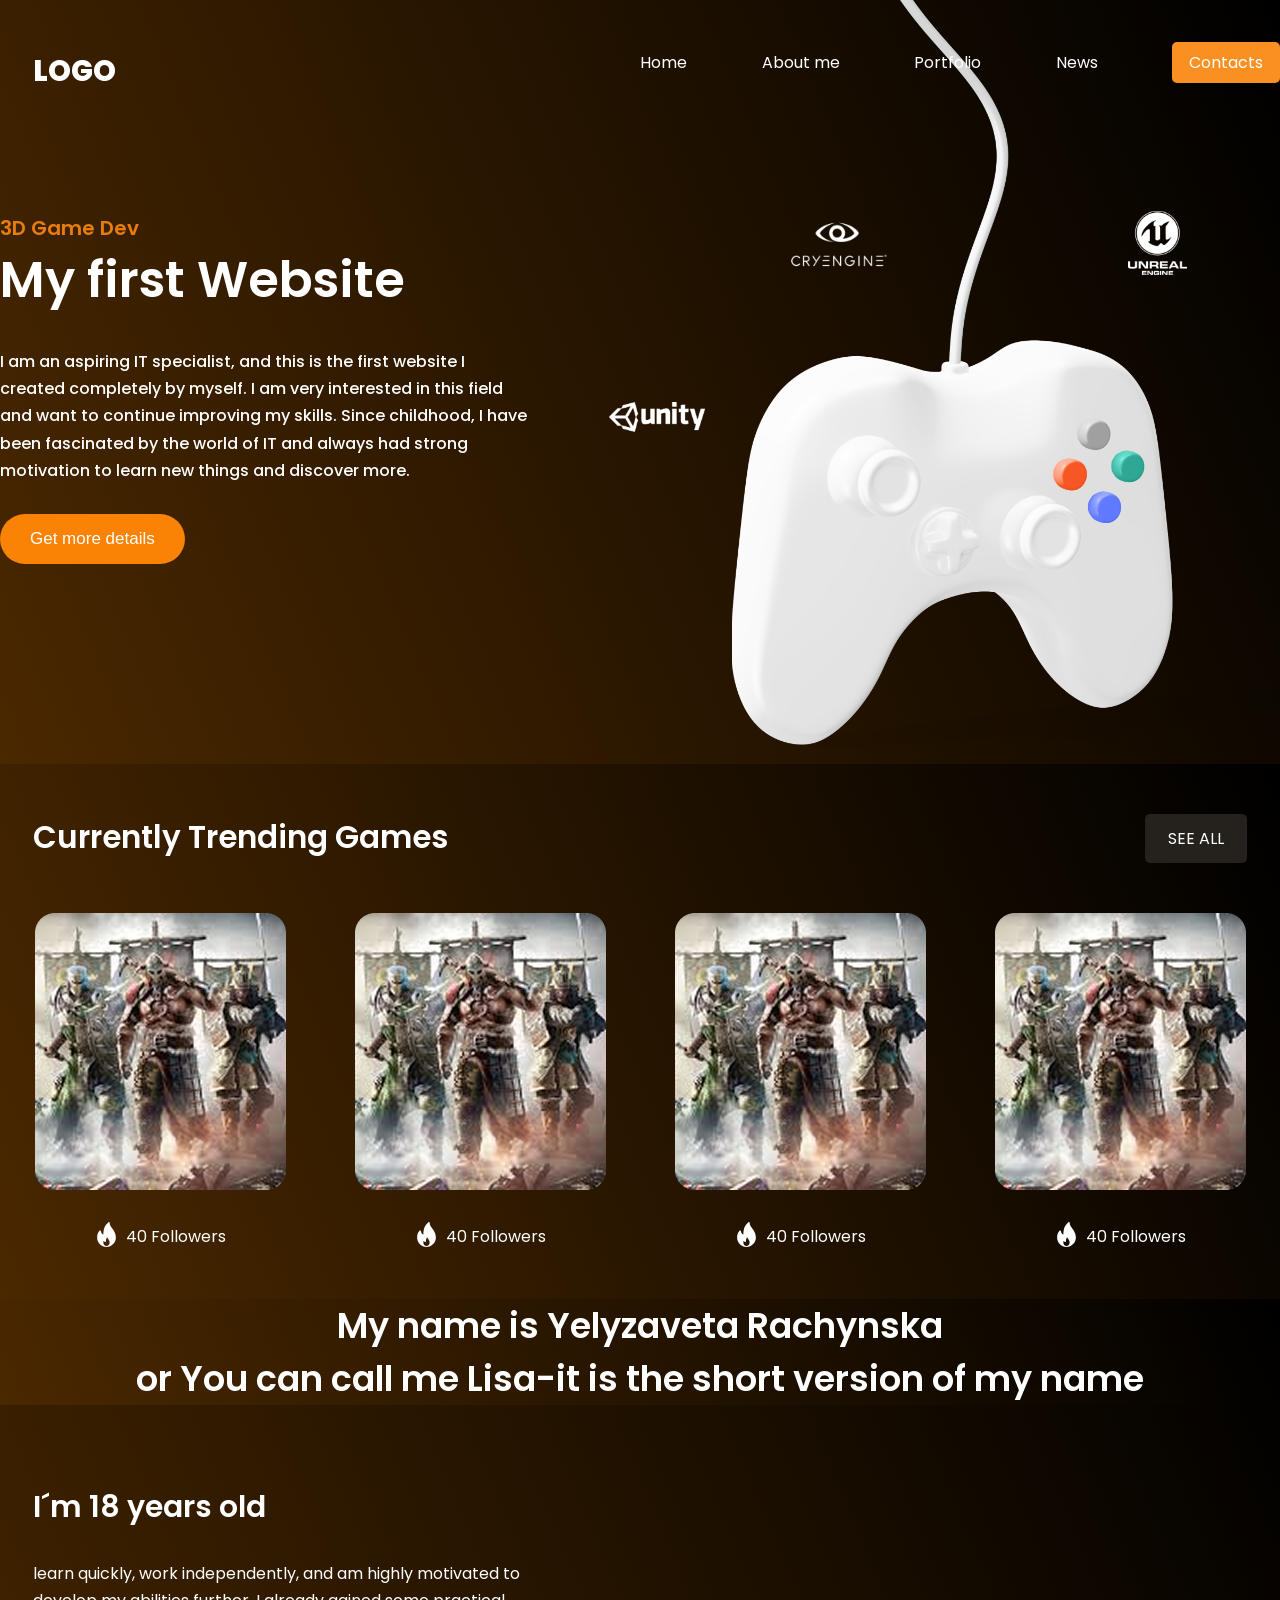
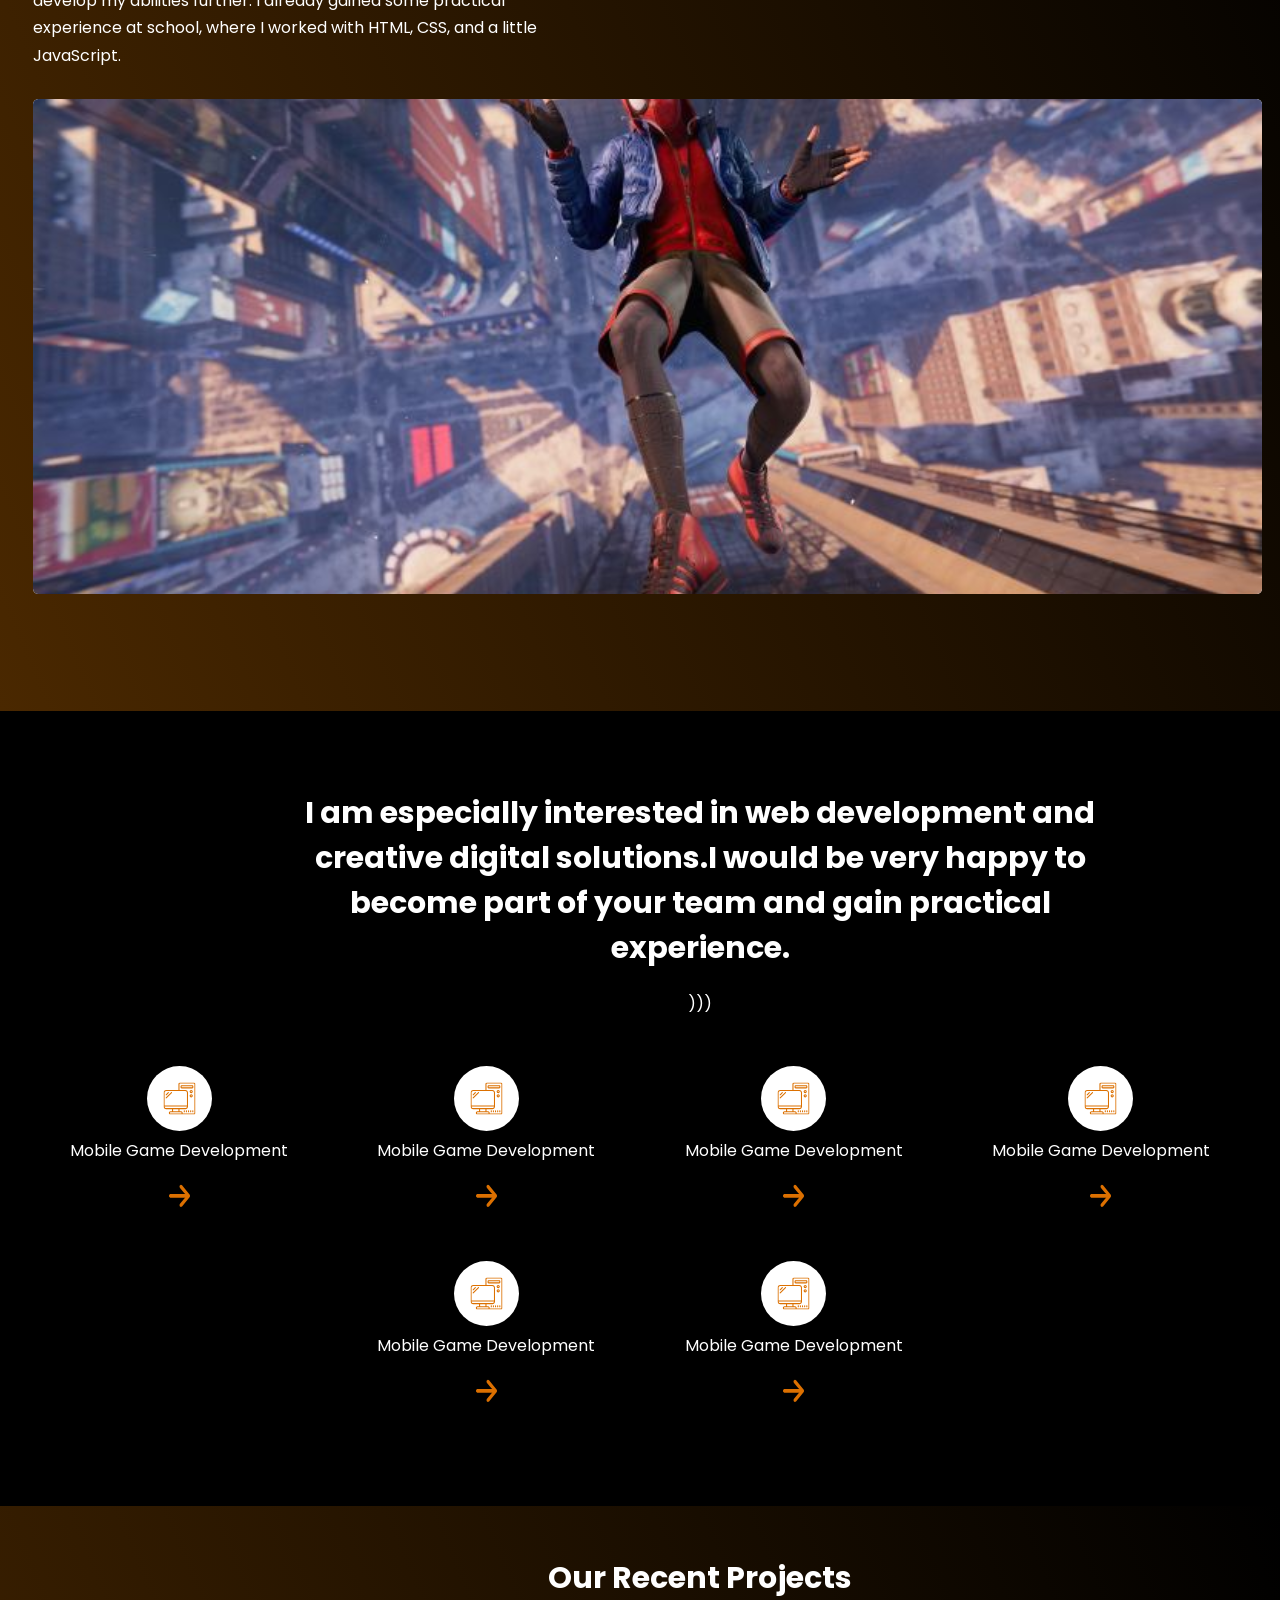
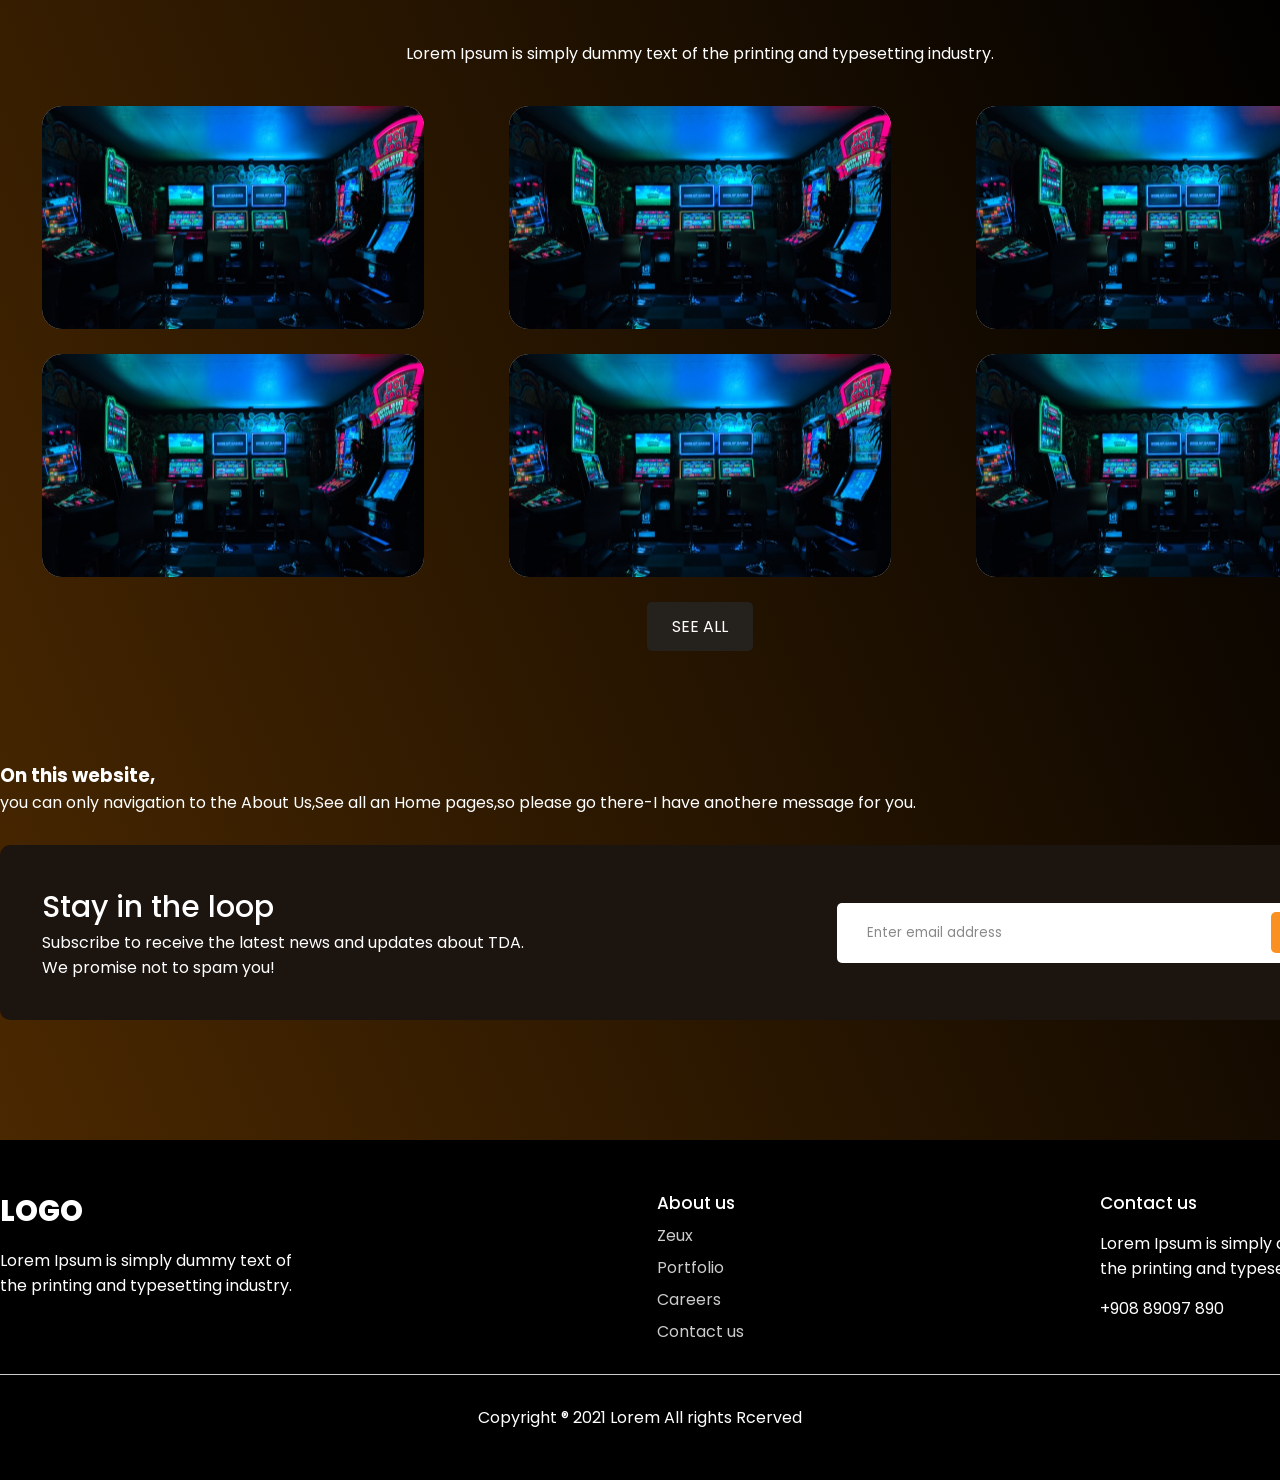
==== index.html @ f5142192 "Update index.html" ====
<!DOCTYPE html>
<html lang="en">

<head>
    <meta charset="UTF-8">
    <meta name="viewport" content="width=device-width, initial-scale=1.0">
    <title>My first Website</title>
    <link rel="stylesheet" href="main.css">
</head>

<body>
    <div class="wrapper">
        <header> <class= "container">
            <span class="logo">logo</span>
            <nav>
                <ul>
                    <li class="index.html"><a href="">Home</a></li>
                    <li ><a href="about.html">About me</a></li>
                    <li ><a href="#">Portfolio</a></li>
                    <li ><a href="#">News</a></li>
                    <li class="btn"><a href="contacts.html">Contacts</a></li>
                </ul>
            </nav>
        <header>

        <div class="hero container">
            <div class="hero--info">
                <h2>3D Game Dev</h2>
                <h1>My first Website</h1>
                <p>I am an aspiring IT specialist, and this is the first website I created completely by myself. I am very interested in this field and want to continue improving my skills. Since childhood, I have been fascinated by the world of IT and always had strong motivation to learn new things and discover more.</p>
                <button class="btn">Get more details</button>
            </div>
            <img src="joystick.svg" alt="Rectangle 15.svg">
        </div>
    </div>

    <div class="container trending">
        <a href="#" class="see-all">SEE ALL</a>
        <h3>Currently Trending Games</h3>
        <div class="games">
            <div class="block">
                <img src="game1.png"alt="Rectangle 6.svg">
                <span><img src="fire.svg"alt="arrow.svg">40 Followers</span>
            </div>
            <div class="block">
                <img src="game1.png" alt="">
                <span><img src="fire.svg" alt="">40 Followers</span>
            </div>
            <div class="block">
                <img src="game1.png" alt="arrow.svg">
                <span><img src="fire.svg" alt="">40 Followers</span>
            </div>
            <div class="block">
                <img src="game1.png" alt="banner.svg">
                <span><img src="fire.svg" alt="">40 Followers</span>
            </div>
        </div>
    </div>

    <div class="container big-text">
        <p>My name is Yelyzaveta Rachynska <br>or You can call me Lisa-it is the short version of my name</p>
    </div>
    <div class="container banner">
        <h3>I´m 18 years old</h3>
        <p>learn quickly, work independently, and am highly motivated to develop my abilities further. I already gained some practical experience at school, where I worked with HTML, CSS, and a little JavaScript.</p>
        <img src="banner.svg"alt="comp.svg">
    </div>

    <div class="features">
        <div class="container">
            <h3>I am especially interested in web development and creative digital solutions.I would be very happy to become part of your team and gain practical experience.</h3>
            <p>)))</p>
        </div>
        <div class="info">
            <div class="block">
                <img src="comp.svg" alt="comp.svg">
                <p>Mobile Game Development</p>
                <img src="arrow.svg" alt="fire.svg">
            </div>
            <div class="block">
                <img src="comp.svg" alt="game1.png">
                <p>Mobile Game Development</p>
                <img src="arrow.svg" alt="pict.svg">
            </div>
            <div class="block">
                <img src="comp.svg" alt="pict1.svg">
                <p>Mobile Game Development</p>
                <img src="arrow.svg" alt="pict2.svg">
            </div>
            <div class="block">
                <img src="comp.svg" alt="pict3.svg">
                <p>Mobile Game Development</p>
                <img src="arrow.svg" alt="pict4.svg">
            </div>
            <div class="block">
                <img src="comp.svg" alt="r6.svg">
                <p>Mobile Game Development</p>
                <img src="arrow.svg" alt="r7.svg">
            </div>
            <div class="block">
                <img src="comp.svg" alt="comp.svg">
                <p>Mobile Game Development</p>
                <img src="arrow.svg" alt="joystick.svg">
            </div>
        </div>
    </div>

    <div class="wrapper">
        <div class="container projects">
            <h3>Our Recent Projects</h3>
            <p>Lorem Ipsum is simply dummy text of the printing and typesetting industry. </p>
            <div class="images">
                <img src="pict4.svg" alt="" class="pict3.svg">
                <img src="pict4.svg" alt="" class="">
                <img src="pict4.svg" alt="" class="">
            </div>
            <div class="images">
                <img src="pict4.svg" alt="" class="">
                <img src="pict4.svg" alt="" class="">
                <img src="pict4.svg" alt="" class="">
            </div>
            <a href="" class="see-all">SEE ALL</a>
        </div>
    

        <div class="container email">
            <h3>On this website,</h3>
            <p>you can only navigation to the About Us,See all an Home pages,so please go there-I have anothere message for you.</p>
        
            <div class="block">
                <div>
                    <h4>Stay in the loop</h4>
                    <p>Subscribe to receive the latest news and updates about TDA.
                        We promise not to spam you! </p>
                </div>
                <div>
                    <input type="email" id= "emailField" placeholder="Enter email address">
                    <button onclick="checkEmail()">Continue</button>
                </div>
            </div>
        </div>
    </div> 
    
    <footer>
        <div class="block container">
                <div>
                    <span class="logo">logo</span>
                    <p>Lorem Ipsum is simply dummy text of the printing and typesetting industry.</p>
                </div>
                <div>
                <h4>About us</h4>
                <ul>
                    <li>Zeux</li>
                    <li>Portfolio</li>
                    <li>Careers</li>
                    <li>Contact us</li>
                </ul>
                </div>
                <div>
                    <h4>Contact us</h4>
                    <p>Lorem Ipsum is simply dummy text of the printing and typesetting industry. </p>
                    <p>+908 89097 890</p>
                </div>
            </div>
            <hr>
            <p>Copyright ® 2021 Lorem All rights Rcerved</p>
        </footer>
    <script>
        function checkEmail() {
            let email = document.querySelector('#emailField').value;
            if(!email.includes("@")) alert ('нет символа @');
            else if(!email.includes(".")) alert ('нет символа .');
            else alert ('все отлично!')

        }
    </script>          

</body>


</html>
---- main.css ----
@import url('https://fonts.googleapis.com/css2?family=Poppins:ital,wght@0,100;0,200;0,300;0,400;0,500;0,600;0,700;0,800;0,900;1,100;1,200;1,300;1,400;1,500;1,600;1,700;1,800;1,900&display=swap');

*{
    margin: 0;
    padding: 0;
}

body{
    font-family: "Poppins", sans-serif;
    font-weight: 400;
    color: #fff;
    font-size: 16px;
    background: #000;
}

a{
    text-decoration: none;
}

img{
    max-width: 100%;
}

.wrapper{
    background: linear-gradient(247deg, rgba(0, 0, 0, 1) 0%, rgba(74, 40, 0, 1) 100%);;
    width: 100%;
    overflow-x: hidden;
}

.container {
    width: 1400px;
    margin: 0 auto;
}

header{
    padding:50px 0;
}

header .logo, 
footer .block .logo {
    text-transform:uppercase ;
    font-size: 29px;
    font-weight: 800;
    margin-left: 33px;
}

header nav{
    float: right;
    width: 50%;
}
header nav ul{
    list-style: none;
    display: flex;
    justify-content: space-between;
    z-index: 2;
    position: relative;
}

header nav ul li{
    display: inline-block;
}

header nav ul li a {color: #fff

}

header nav ul li.active::after{
    content: '';
    display: block;
    width: 40px;
    height: 5px;
    background: #DC7000;
    border-radius: 10px;
    position: relative;
    top: 10px;
    left: -15px;
}

header nav ul li:not(.active):not(.btn) a:hover{
    border-bottom: 5px solid #DC7000;
}

header nav ul li.btn a, .email .block button {
    background:#FA9021 ;
    padding: 9px 17px;
    border-radius: 5px;
    transition: all 500ms ease;

}

header nav ul li.btn a:hover, 
.email .block button:hover{
    background: #a02604;
}

.hero {
    padding-bottom: 100px;
    position: relative;
    z-index: 1;
}

.hero--info {
    width: 530px;
    padding-top: 70px;
}

.hero--info h2 {
    color: #E87D0E;
    font-size: 20px;
    font-weight: 600;
}

.hero--info h1 {
    font-size: 50px;
    font-weight: 600;
}

.hero--info p {
    font-weight: 500;
    line-height: 170%;
    margin: 30px 0;
}

.hero--info .btn, .hero-about .info .btn {
    background: #fa8305;
    color: #fff;
    border-radius: 50px;
    padding: 15px 30px;
    border: 0;
    transition: all 500ms ease;
    font-size: 17px;
}

.hero--info .btn:hover, 
.hero-about .info .btn:hover {
    cursor: pointer;
    transform: scale(1.1);
}

.hero img {
    position: absolute;
    top: -150px;
    right: 0;
}
/*games section*/

.trending{
    background: linear-gradient(247deg, rgba(0, 0, 0, 1) 0%, rgba(74, 40, 0, 1) 100%);;
    width: 100%;
}

.trending {
    padding-top: 50px;
}

.trending h3{
    font-weight: 600;
    font-size: 31px;
    margin-left: 33px;
}
.trending .see-all, .projects .see-all{
    color: #fff;
    background-color: #25211d;
    border-radius: 5px;
    padding: 12px 23px;
    float: right;
    display: block;
    margin-right: 33px;
    transition: all 500 ms ease;
}


.trending .see-all:hover, .projects .see-all:hover{
    transform: scale(1.1);
}

.trending .games {
    display: flex;
    justify-content: space-around;
    width: 100%;
    padding: 50px 0;
}

.trending .games span{
    display: block;
    text-align: center;
    margin-top: 20px;
}

.trending .games span img {
    position: relative;
    top: 5px;
    margin-right: 7px;
}

.big-text{
    padding: 50px 6;
    font-size: 35px;
    font-weight: 600;
    text-align: center;
    width: 800px;

}

.big-text{
    background: linear-gradient(247deg, rgba(0, 0, 0, 1) 0%, rgba(74, 40, 0, 1) 100%);;
    width: 100%;
}


.banner{
    background: linear-gradient(247deg, rgba(0, 0, 0, 1) 0%, rgba(74, 40, 0, 1) 100%);;
    width: 100%;
}
.banner {
    padding: 80px 33px ;
}
.banner h3{
    font-size: 30px;
    font-weight: 600;
    margin-bottom: 30px;
}

.banner p {
    line-height: 170%;
    margin-bottom: 30px;
    width: 550px;
}

.banner img {
    width: 96%;
    margin-bottom: 30px;
}

/* section of pictures*/
.features {
    background: url('/img/pict3.svg') no-repeat center center fixed ;
    background-size: cover;
    padding: 80px 0;
}

.features h3,
.features p {
    margin-bottom: 20px;
    text-align: center;
    max-width: 800px;
    margin-left: auto;
    margin-right: auto;
} 
.features h3 {
    font-size: 30px;
}

.features .info {
    display: flex;
    justify-content: center;
    flex-wrap: wrap;
}

.features .info .block{
    text-align: center;
    width: 20%;
    margin: 30px 2%;
}

.features .info .block{
    margin-bottom: 15px;
}

.projects{
    padding: 50px 0;
    

}

.projects h3 {
    font-size: 30px;
    text-align: center;
}

.projects p {
    text-align: center;
    margin: 40px 25px;


}

.projects .images{
    display: flex;
    justify-content: space-around;
    margin-bottom: 25px;

}

.projects .see-all{
    float: none;
    width: 60px;
    text-align: center;
    margin: 0 auto;
}


/*lower part*/
.email {
    padding-bottom: 120px;
}

.email h3{
    margin-top: 60px;
    font-size: 30;
}

.email .block{
    background: #1C140F;
    margin-top: 30px;
    border-radius: 10px;
    padding: 40px 3%;
    width: 94%;
    display: flex;
    justify-content: space-between;
    align-items: center;
}

.email .block h4{
    font-size: 30px;
    font-weight: 500;

}

.email .block p{
    width: 500px;
}

.email .block input {
    background: #fff;
    outline: none;
    border: 0;
    border-radius: 5px;
    width: 380px;
    font-family: "Poppins", sans-serif;
    font-weight: 400;
    padding: 20px 30px;
    position: relative;
    right: -100px;
    z-index: 1;
    padding-right: 120px;
}

.email .block input::placeholder{
    color: #898989;
}

.email .block button{
    cursor: pointer;
    border: 0;
    padding: 13px 17px;
    position: relative;
    z-index: 2;
    color: #fff;
}


/*about us */



.hero-about img {
    position: absolute;
    right: -150px;
    top: 150px;

}

.hero-about .info{
    width: 500px;
    padding: 250px 0;

}

.hero-about .info h1{
    margin-bottom: 15px;
    font-size: 30px;
}

.hero-about .info .btn{
    margin-top: 20px;
}

.work {
    padding: 80px 0;
}

.work h2{
    font-size: 25px;
    margin-bottom: 40px;
}

.work .blocks{
    display: flex;
    justify-content: space-between;
}

.work .blocks .block{
    width: 25%;
    border-radius: 10px;
    padding: 50px 35px;
    background: #1C140F;
}

.work .blocks .block h3{
    font-size: 20px;
    margin: 20px 0;
}

.work .blocks .block .badge{
    border-radius: 7px;
    padding: 10px 20px;
}

.work .blocks .block .badge.purple{
    background: #B000DC;
}
.work .blocks .block .badge.brown{
    background: #DC4200;
}

.work .blocks .block .badge.green{
    background: #00DC8D;
}

/*contacts */
.hero-contacts h1{
    text-align: center;
    margin-top: 70px;
    margin-bottom: 30px;
    font-size: 30px;
}

.hero-contacts p{
    text-align: center;
}

.hero-contacts img{
    width: 70%;
    margin: 80px 15%;
}

.feedback{
    background: #1C140F;
    padding: 70px 0;
}


.feedback h2 {
    text-align: center;
    font-weight: 500;
    font-size: 30px;
}

.feedback p {
    text-align: center;
    margin-top: 10px;
}

.feedback form{
    margin: 80px auto;
    width: 600px;
}

.feedback form .inline{
    display: flex;
    justify-content: space-between;
}

.feedback form .inline > div{
    width: 50%;
}

.feedback form label{
    color: #4F4F4F;
    font-size: 14px;
}

.feedback form input, 
.feedback form textarea {
    background: #CECECE;
    border-radius: 10px;
    border: 0.6px solid #CECECE;
    display: block;
    width: 90%;
    padding: 15px 10px;
    outline: none;
    color: #fff;
    margin-top: 7px;
    margin-bottom: 20px ;
}

.feedback form .one-line {
    width: 95%;
}


.feedback form textarea{
    resize: none;
    height: 200px;
}

.feedback form button{
    background: #DC7000;
    border-radius: 5px;
    border: 0;
    float: right;
    cursor: pointer;
    color: #fff;
    padding: 15px 35px;
    transition: all 50ms ease;
}

.feedback form button:hover{
    background: #b01414;
}


/*footer */

footer {
    background: #000;
    padding:50px 0; 
}

footer .block .logo{
    margin: 0;
}

footer .block{
    display: flex;
    justify-content: space-between;
}

footer .block p {
    width: 300px;
    margin: 15px 0;
}

footer .block h4{
    font-weight: 500;
    font-size: 17px;

}

footer .block ul li{
    margin-top: 7px;
    opacity: 0.8;
    list-style-type: none;
}

footer hr{
    margin: 30px 0;
    border: 0;
    height: 0.6px;
    background:#ccc;
}

footer >p{
    text-align: center;
}
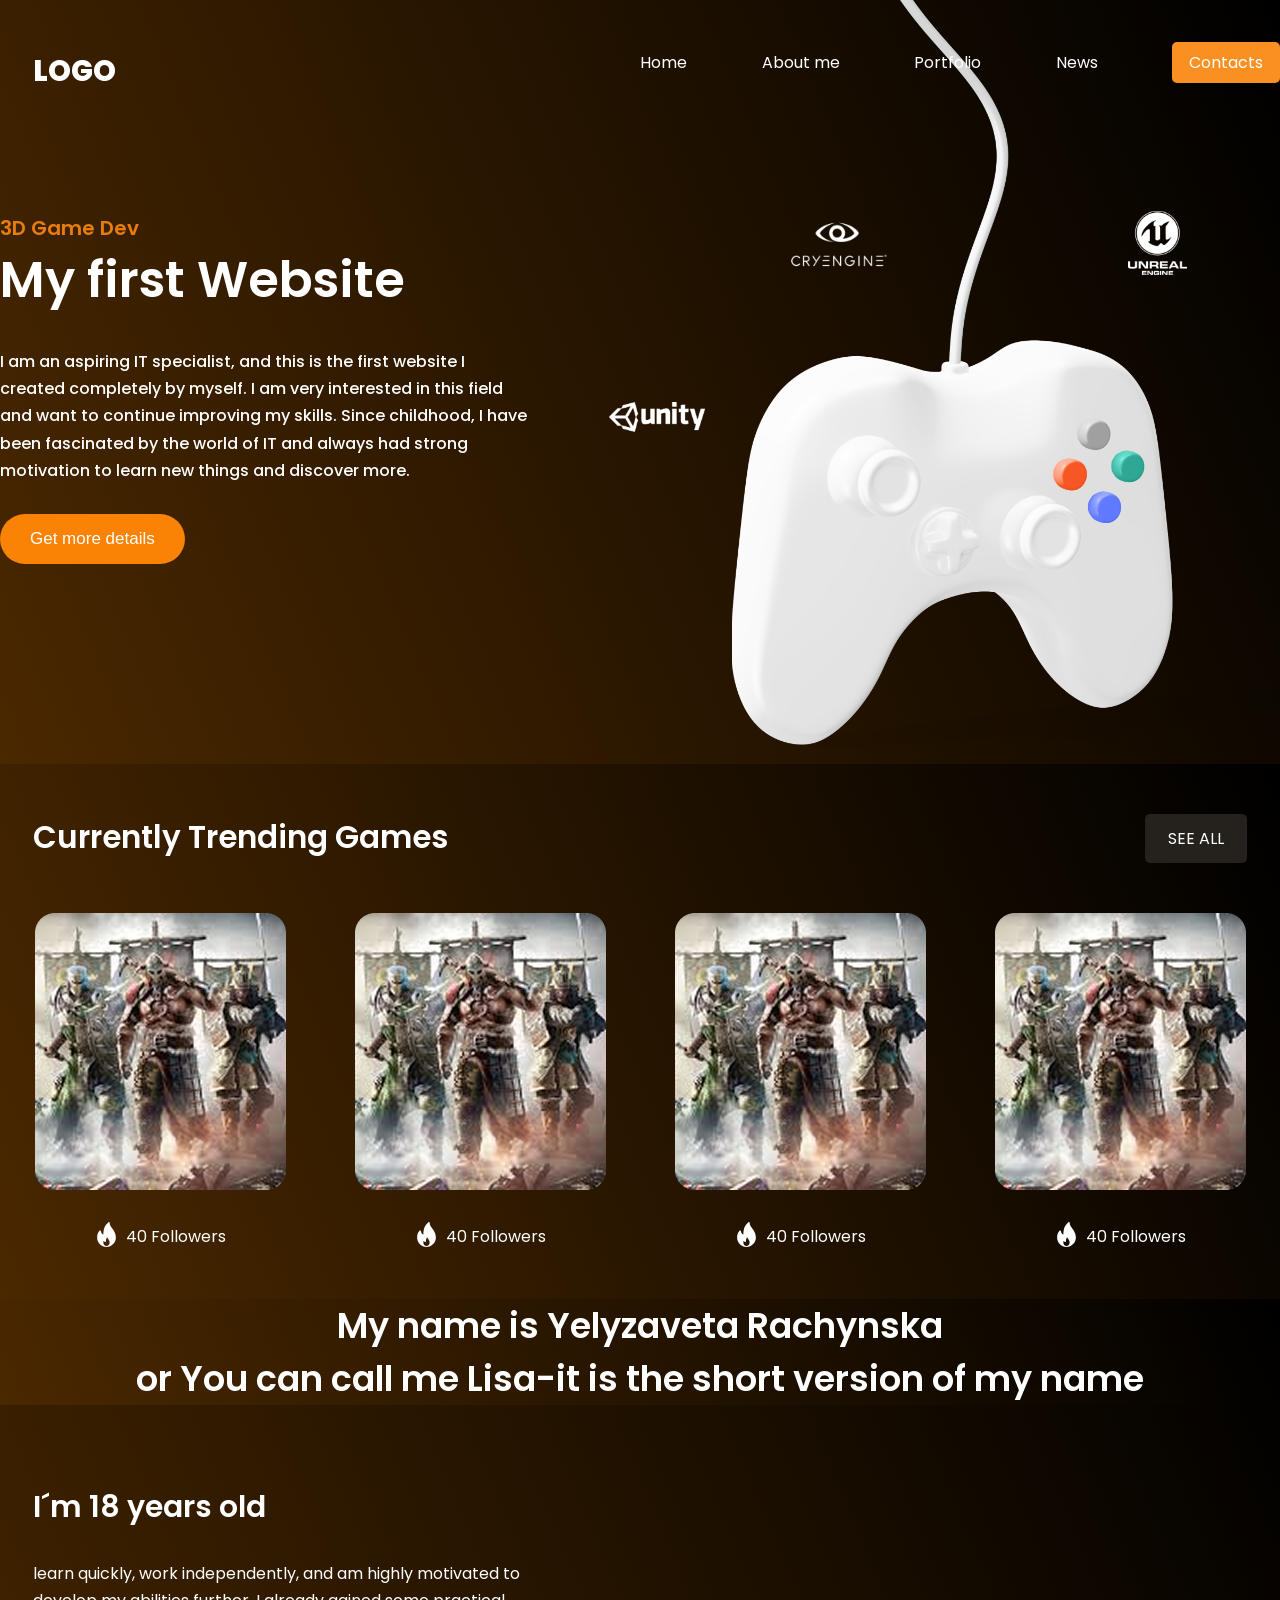
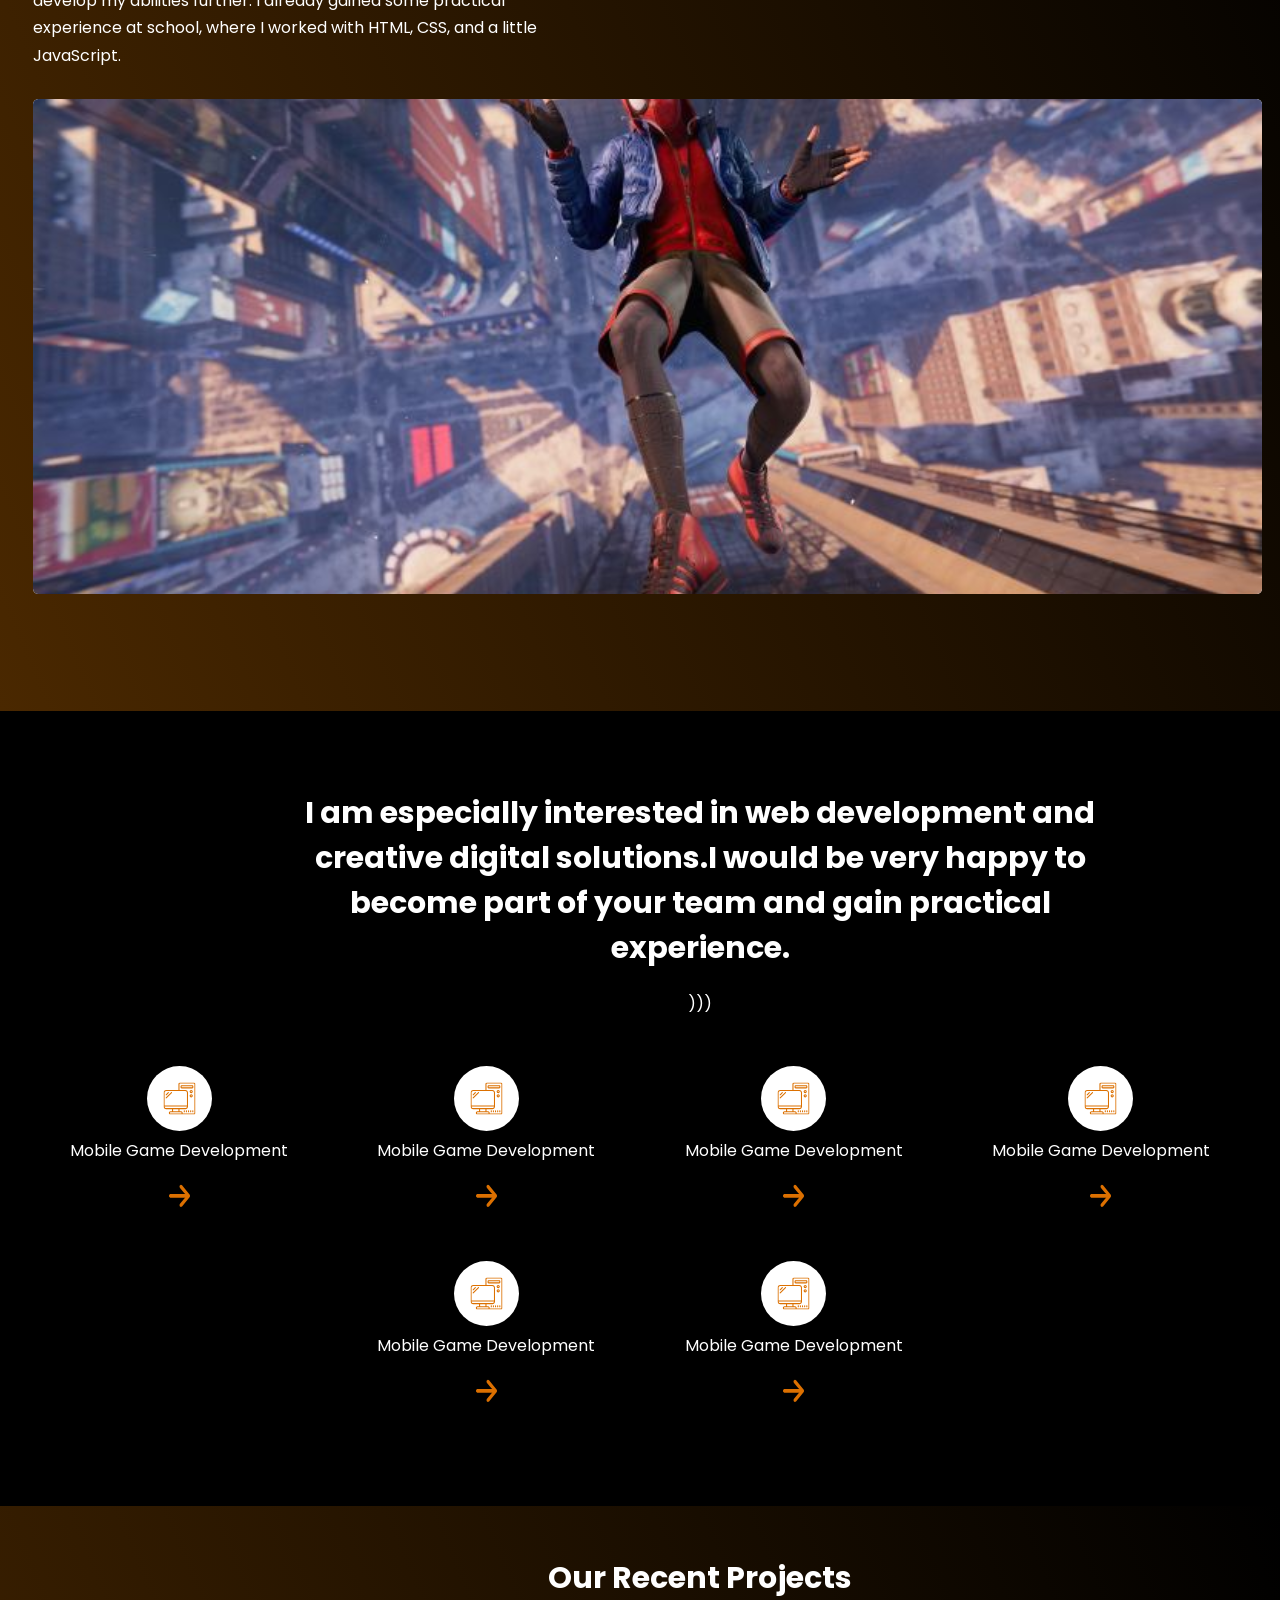
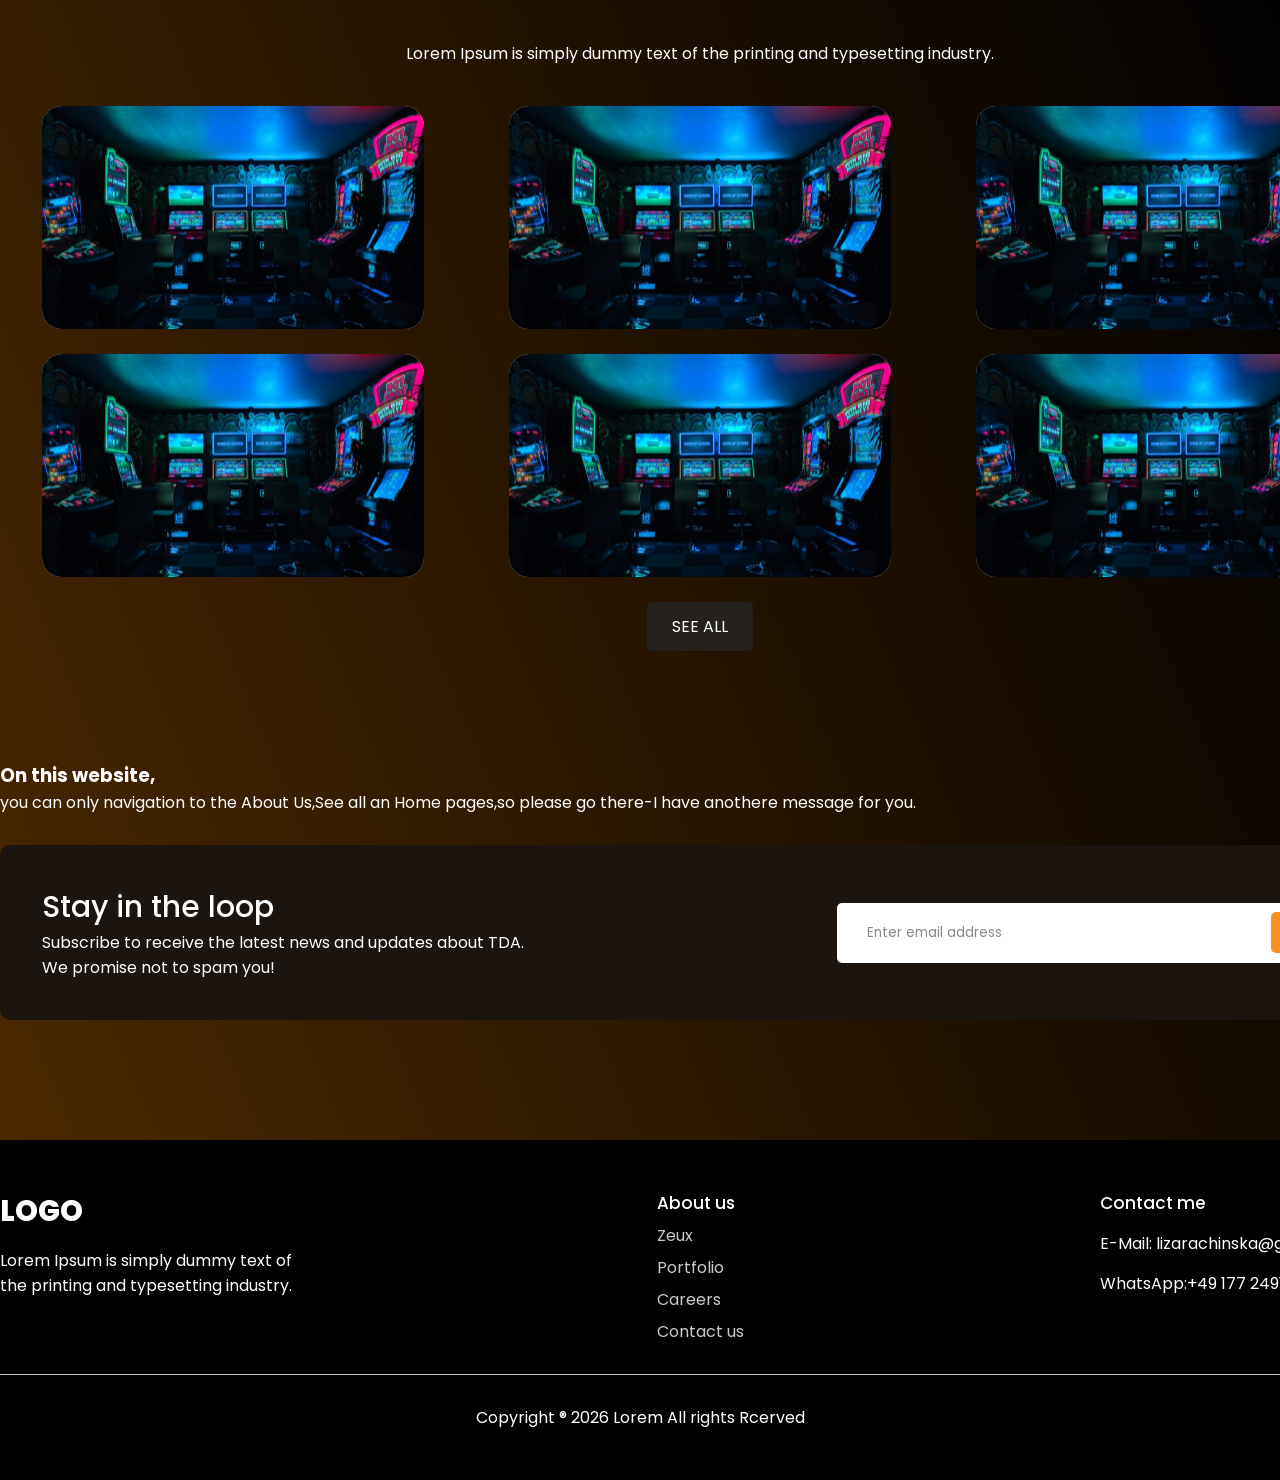
==== commit 3c3842f7: "Update index.html" ====
--- a/index.html
+++ b/index.html
@@ -157,13 +157,13 @@
                 </ul>
                 </div>
                 <div>
-                    <h4>Contact us</h4>
-                    <p>Lorem Ipsum is simply dummy text of the printing and typesetting industry. </p>
-                    <p>+908 89097 890</p>
+                    <h4>Contact me</h4>
+                    <p>E-Mail: lizarachinska@gmail.com </p>
+                    <p>WhatsApp:+49 177 2491436</p>
                 </div>
             </div>
             <hr>
-            <p>Copyright ® 2021 Lorem All rights Rcerved</p>
+            <p>Copyright ® 2026 Lorem All rights Rcerved</p>
         </footer>
     <script>
         function checkEmail() {
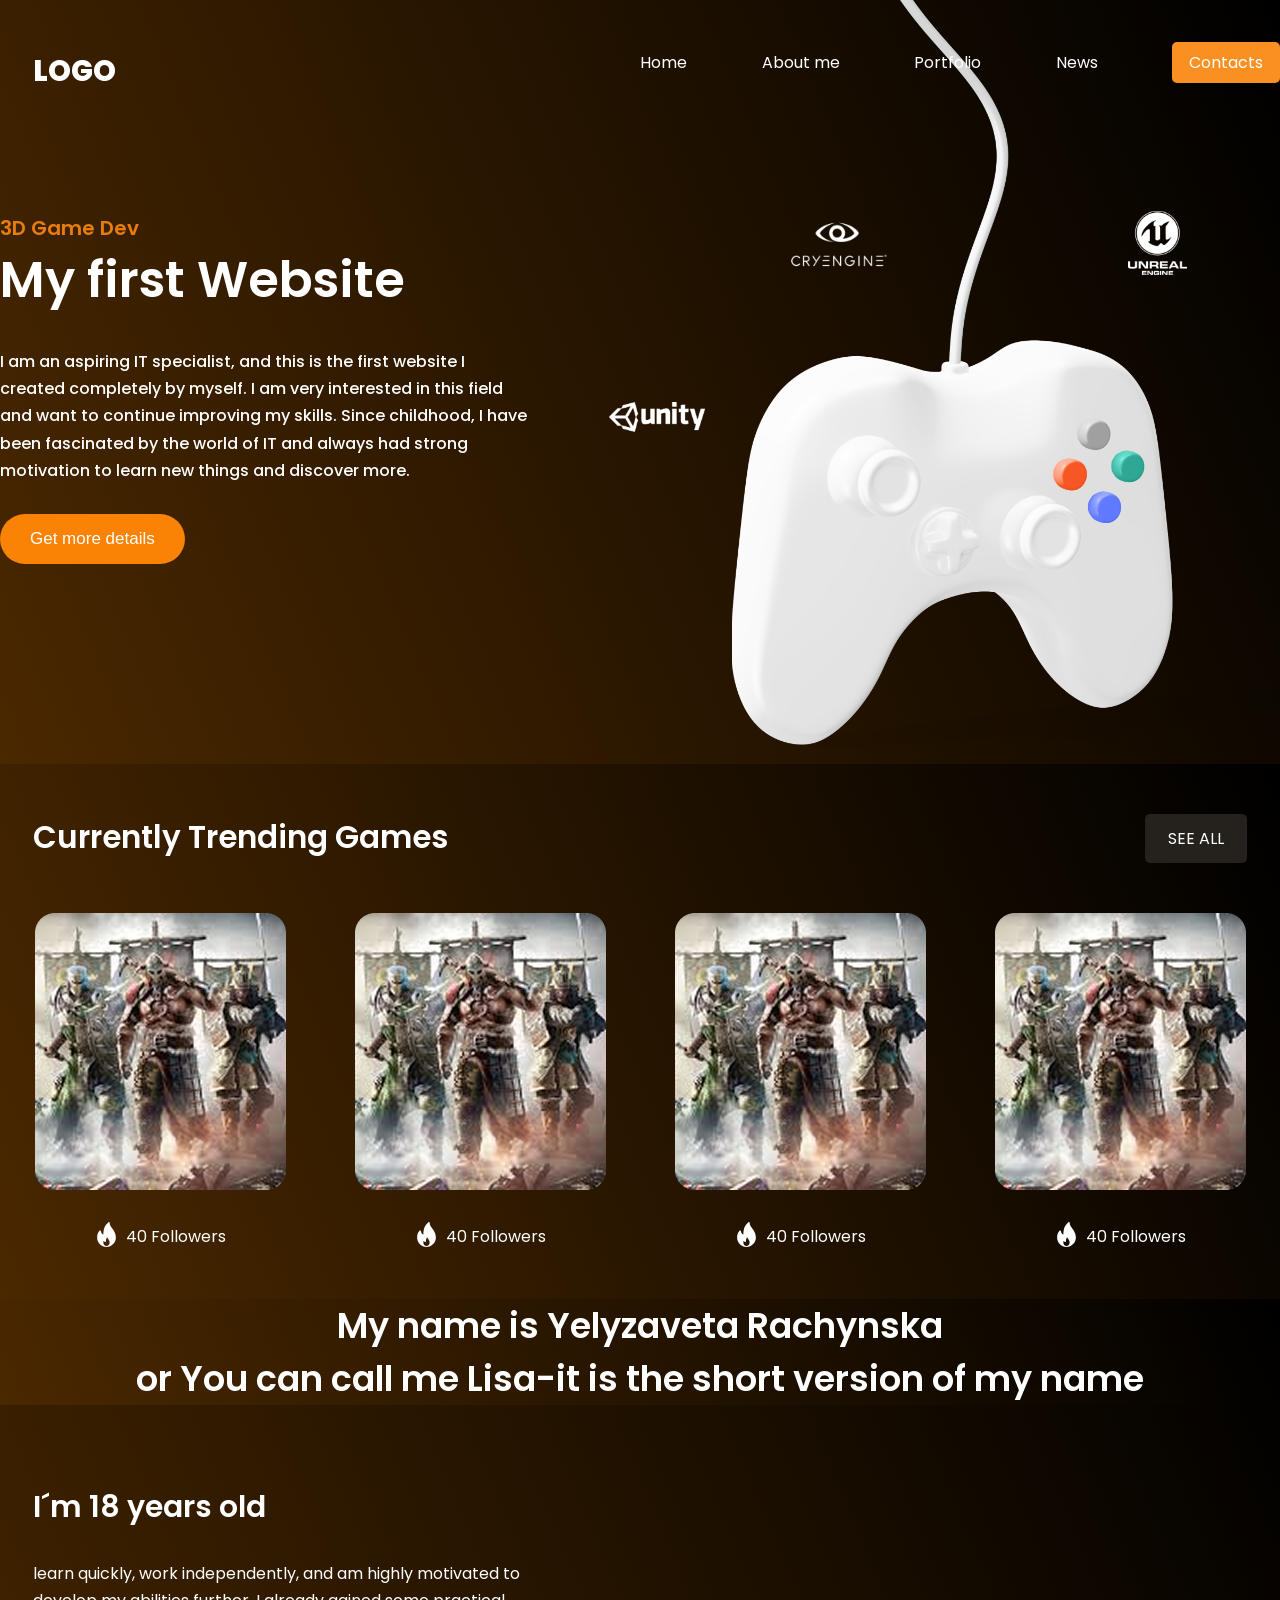
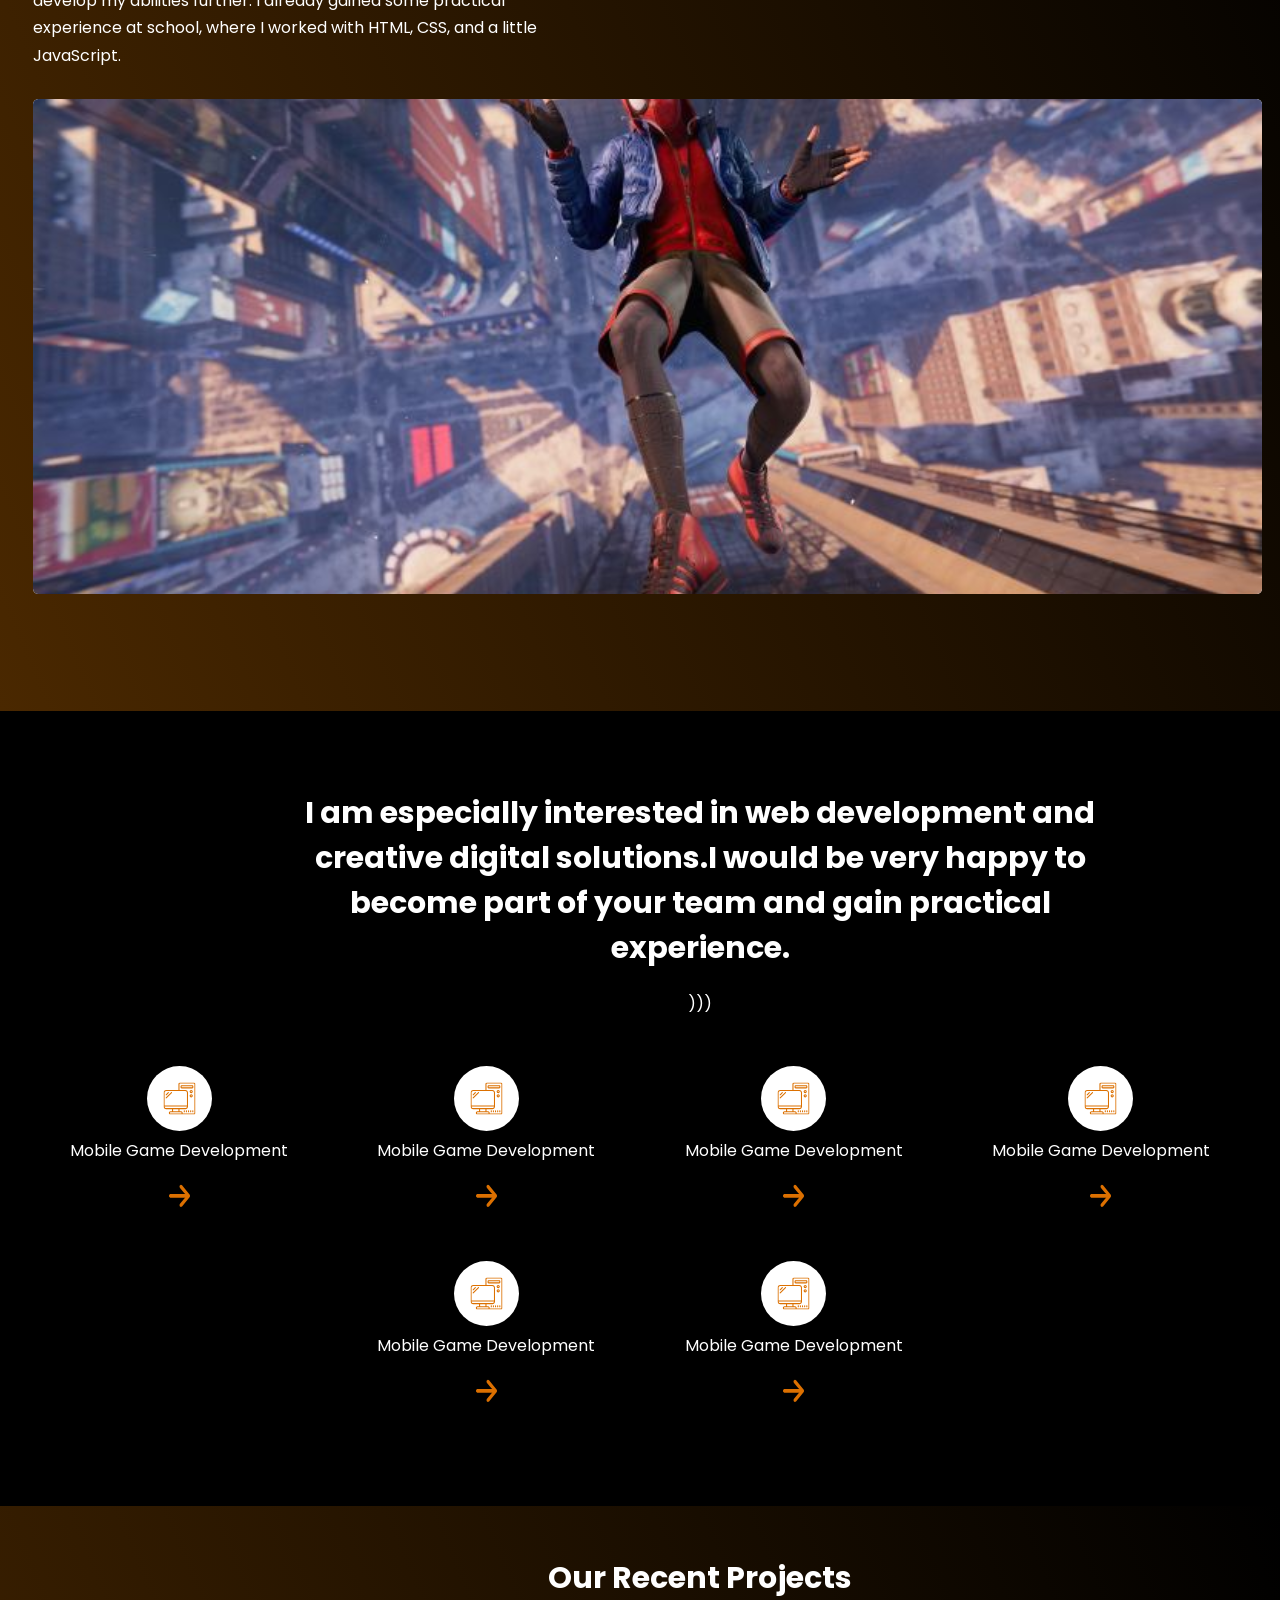
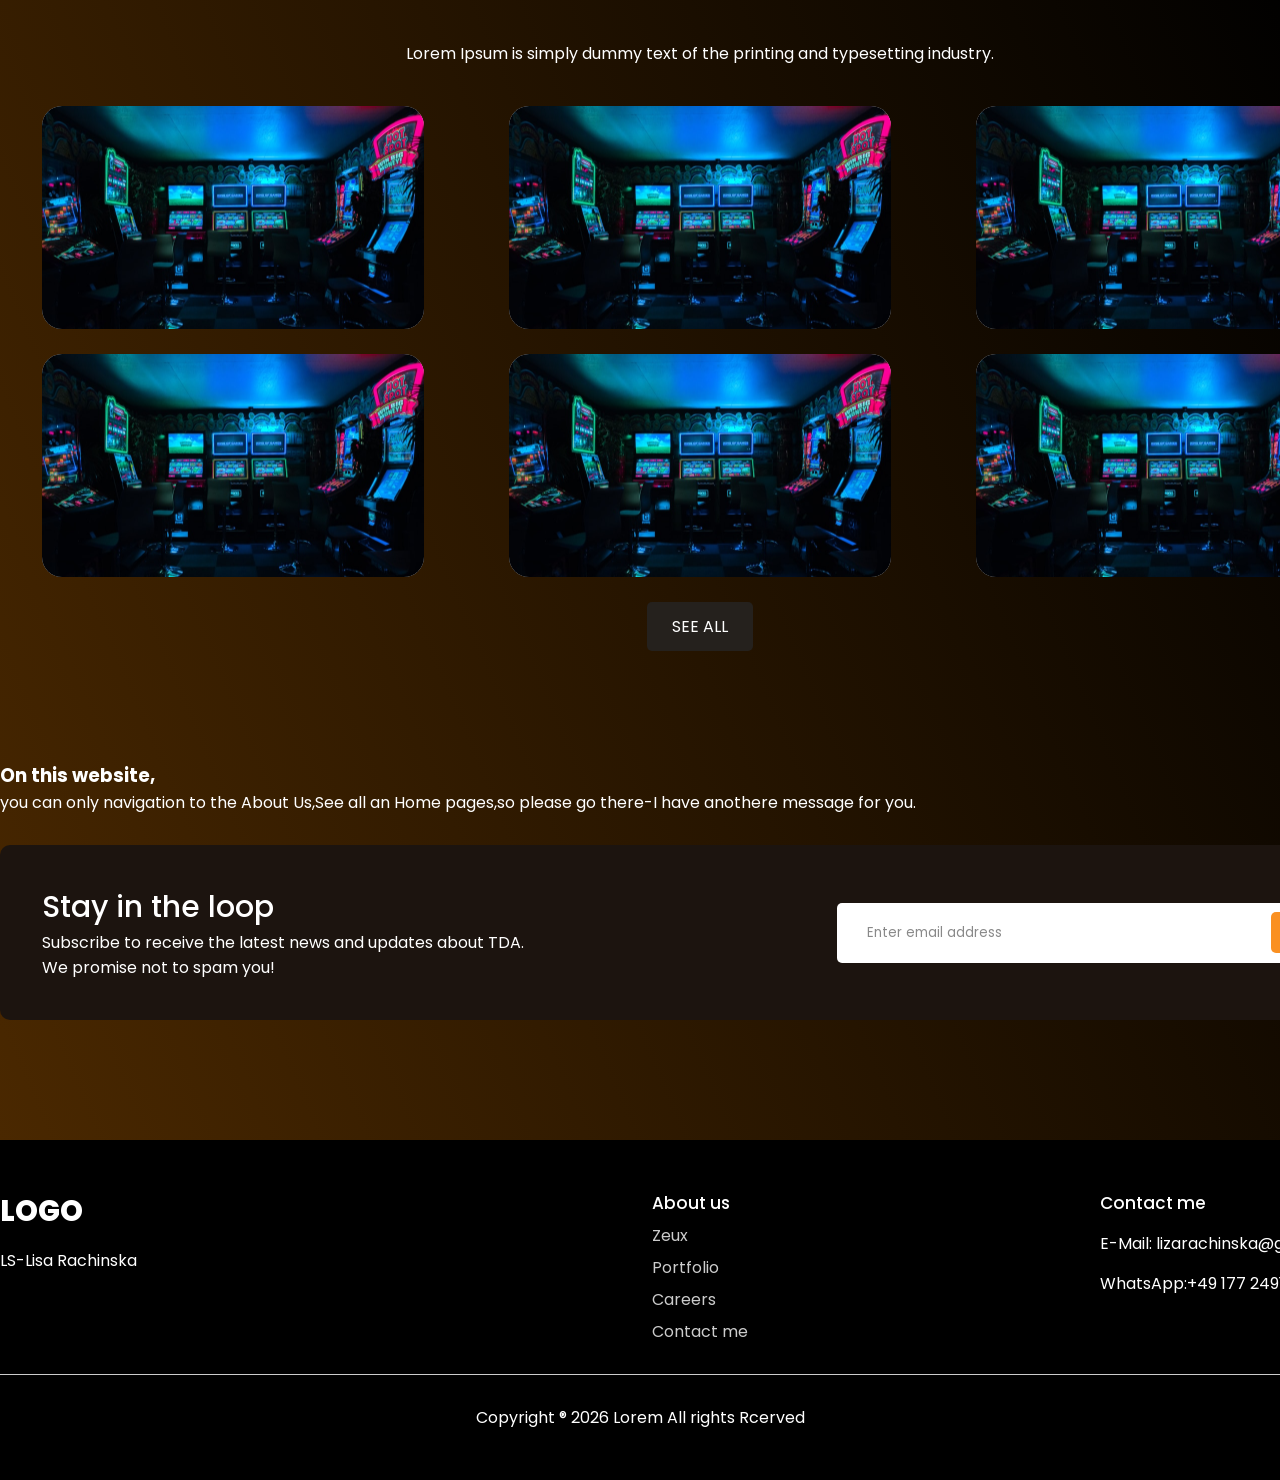
==== commit 34d11fee: "Update index.html" ====
--- a/index.html
+++ b/index.html
@@ -145,7 +145,7 @@
         <div class="block container">
                 <div>
                     <span class="logo">logo</span>
-                    <p>Lorem Ipsum is simply dummy text of the printing and typesetting industry.</p>
+                    <p>LS-Lisa Rachinska</p>
                 </div>
                 <div>
                 <h4>About us</h4>
@@ -153,7 +153,7 @@
                     <li>Zeux</li>
                     <li>Portfolio</li>
                     <li>Careers</li>
-                    <li>Contact us</li>
+                    <li>Contact me</li>
                 </ul>
                 </div>
                 <div>
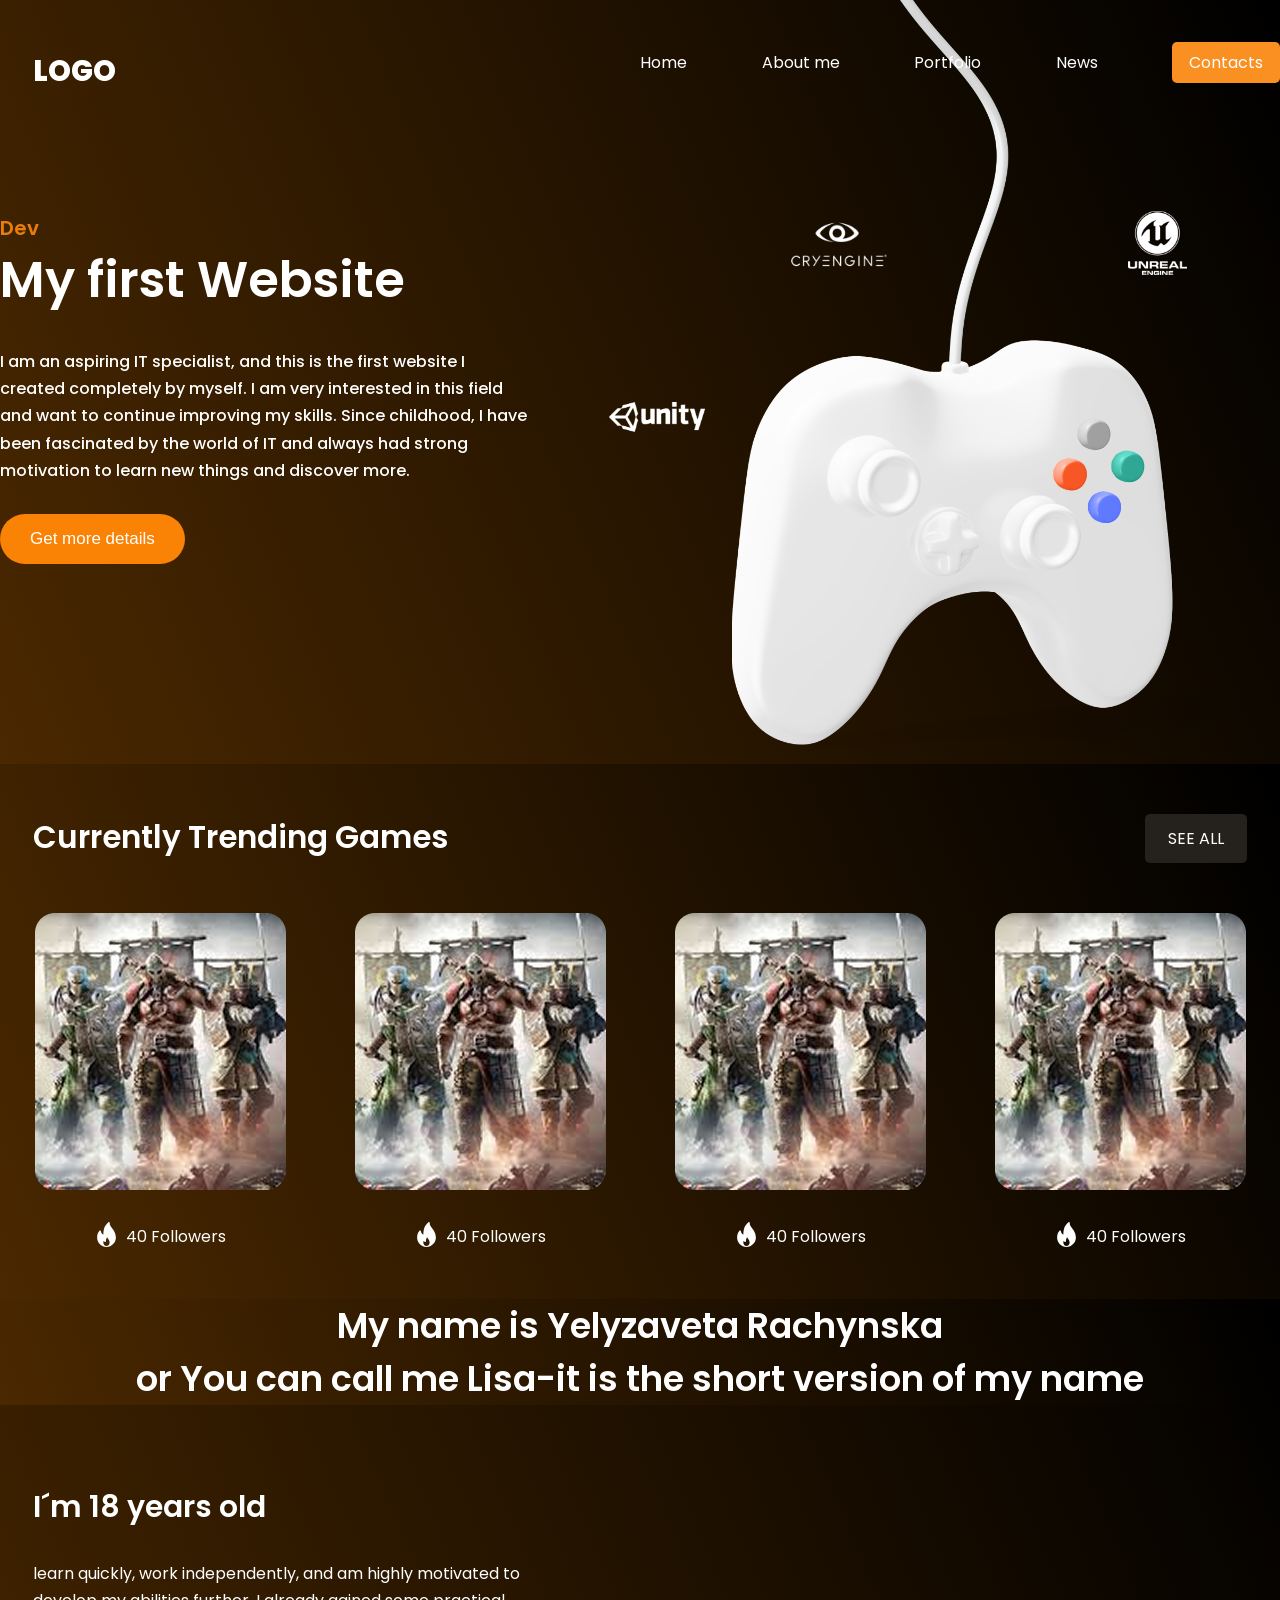
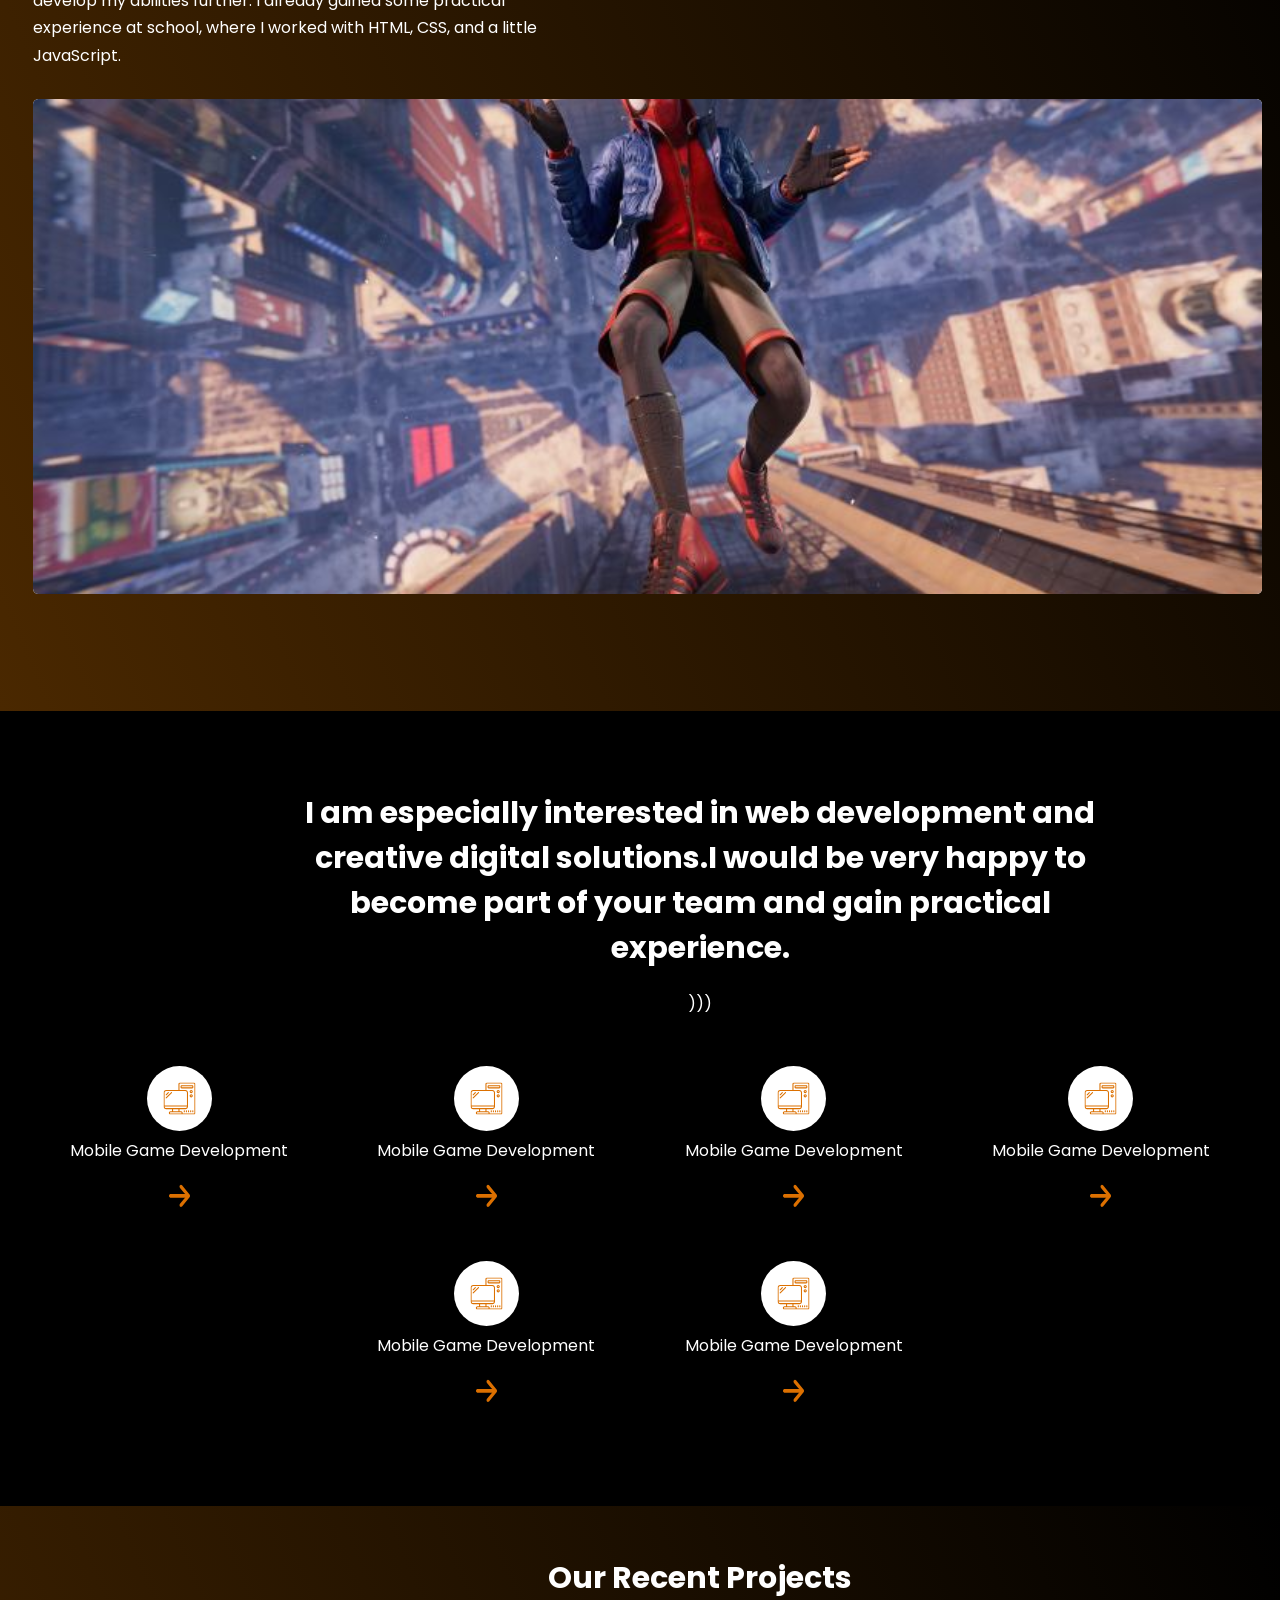
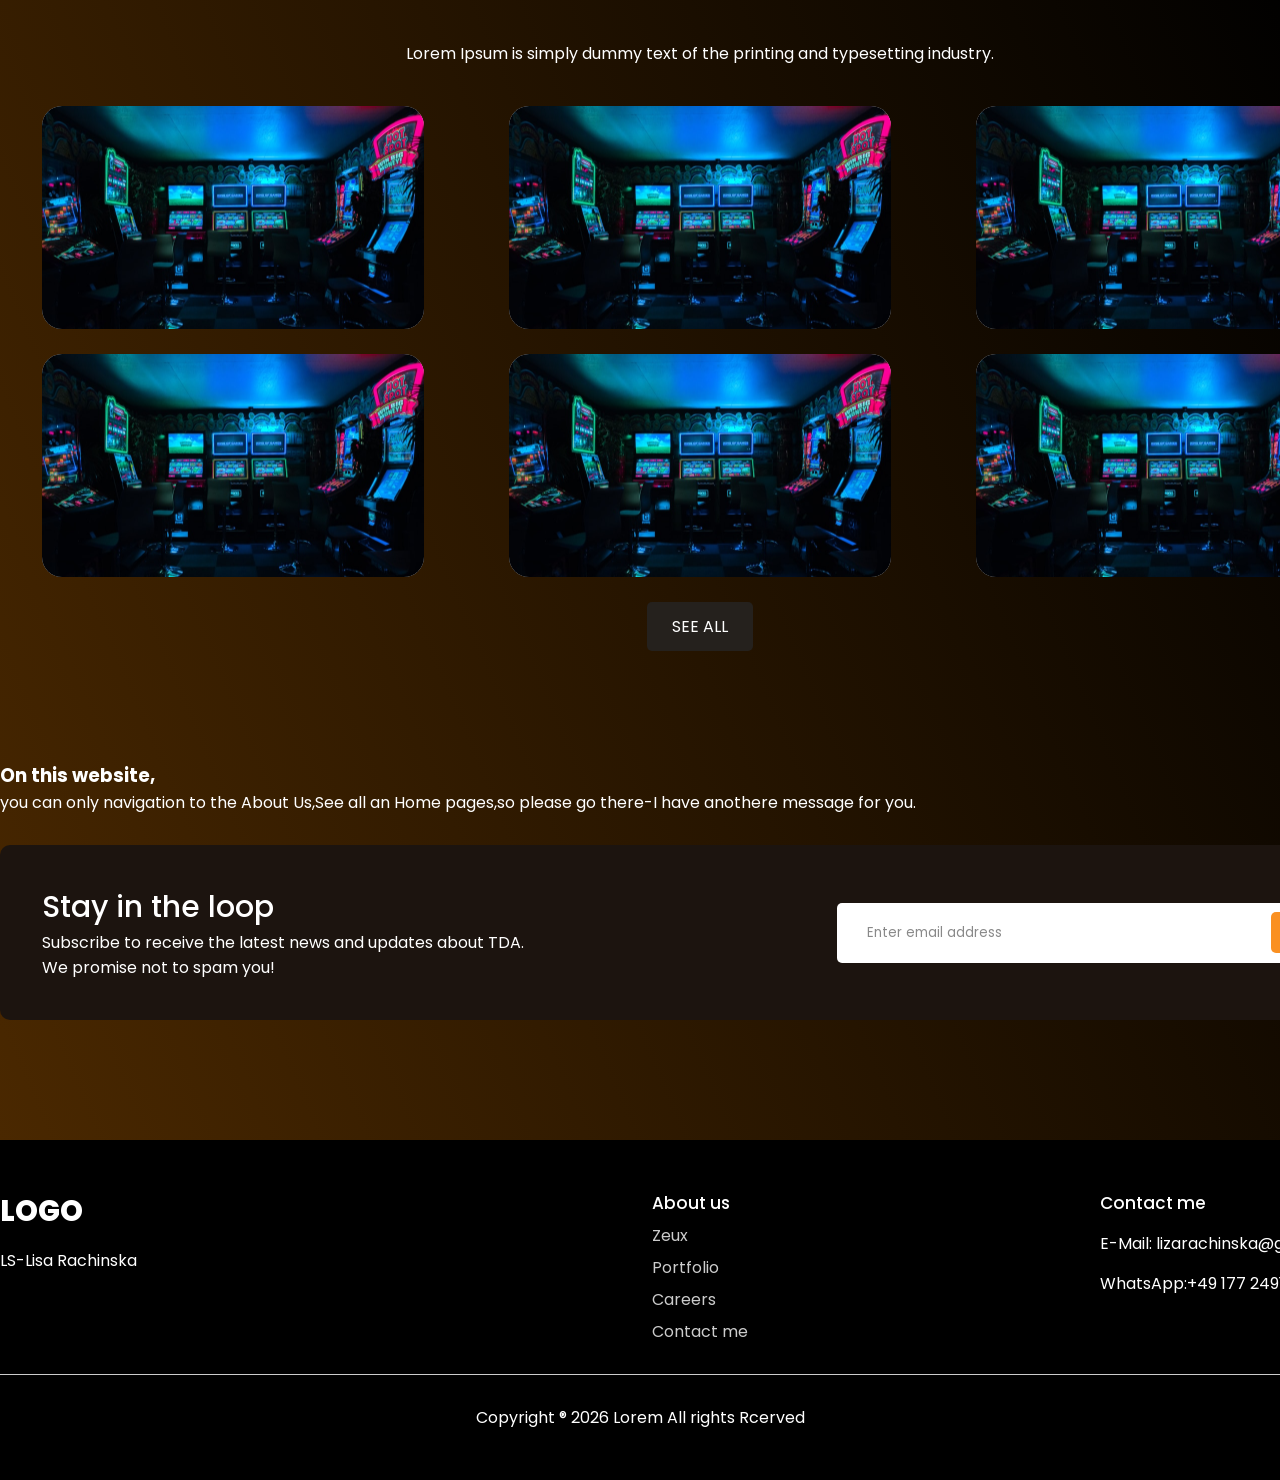
==== commit 030d3850: "Change heading from '3D Game Dev' to 'Dev'" ====
--- a/index.html
+++ b/index.html
@@ -25,7 +25,7 @@
 
         <div class="hero container">
             <div class="hero--info">
-                <h2>3D Game Dev</h2>
+                <h2>Dev</h2>
                 <h1>My first Website</h1>
                 <p>I am an aspiring IT specialist, and this is the first website I created completely by myself. I am very interested in this field and want to continue improving my skills. Since childhood, I have been fascinated by the world of IT and always had strong motivation to learn new things and discover more.</p>
                 <button class="btn">Get more details</button>
@@ -111,13 +111,13 @@
             <p>Lorem Ipsum is simply dummy text of the printing and typesetting industry. </p>
             <div class="images">
                 <img src="pict4.svg" alt="" class="pict3.svg">
-                <img src="pict4.svg" alt="" class="">
-                <img src="pict4.svg" alt="" class="">
+                <img src="pict4.svg" alt="" class="pict3.svg">
+                <img src="pict4.svg" alt="" class="pict3.svg">
             </div>
             <div class="images">
-                <img src="pict4.svg" alt="" class="">
-                <img src="pict4.svg" alt="" class="">
-                <img src="pict4.svg" alt="" class="">
+                <img src="pict4.svg" alt="" class="pict2.svg">
+                <img src="pict4.svg" alt="" class="pict2.svg">
+                <img src="pict4.svg" alt="" class="pict2.svg">
             </div>
             <a href="" class="see-all">SEE ALL</a>
         </div>
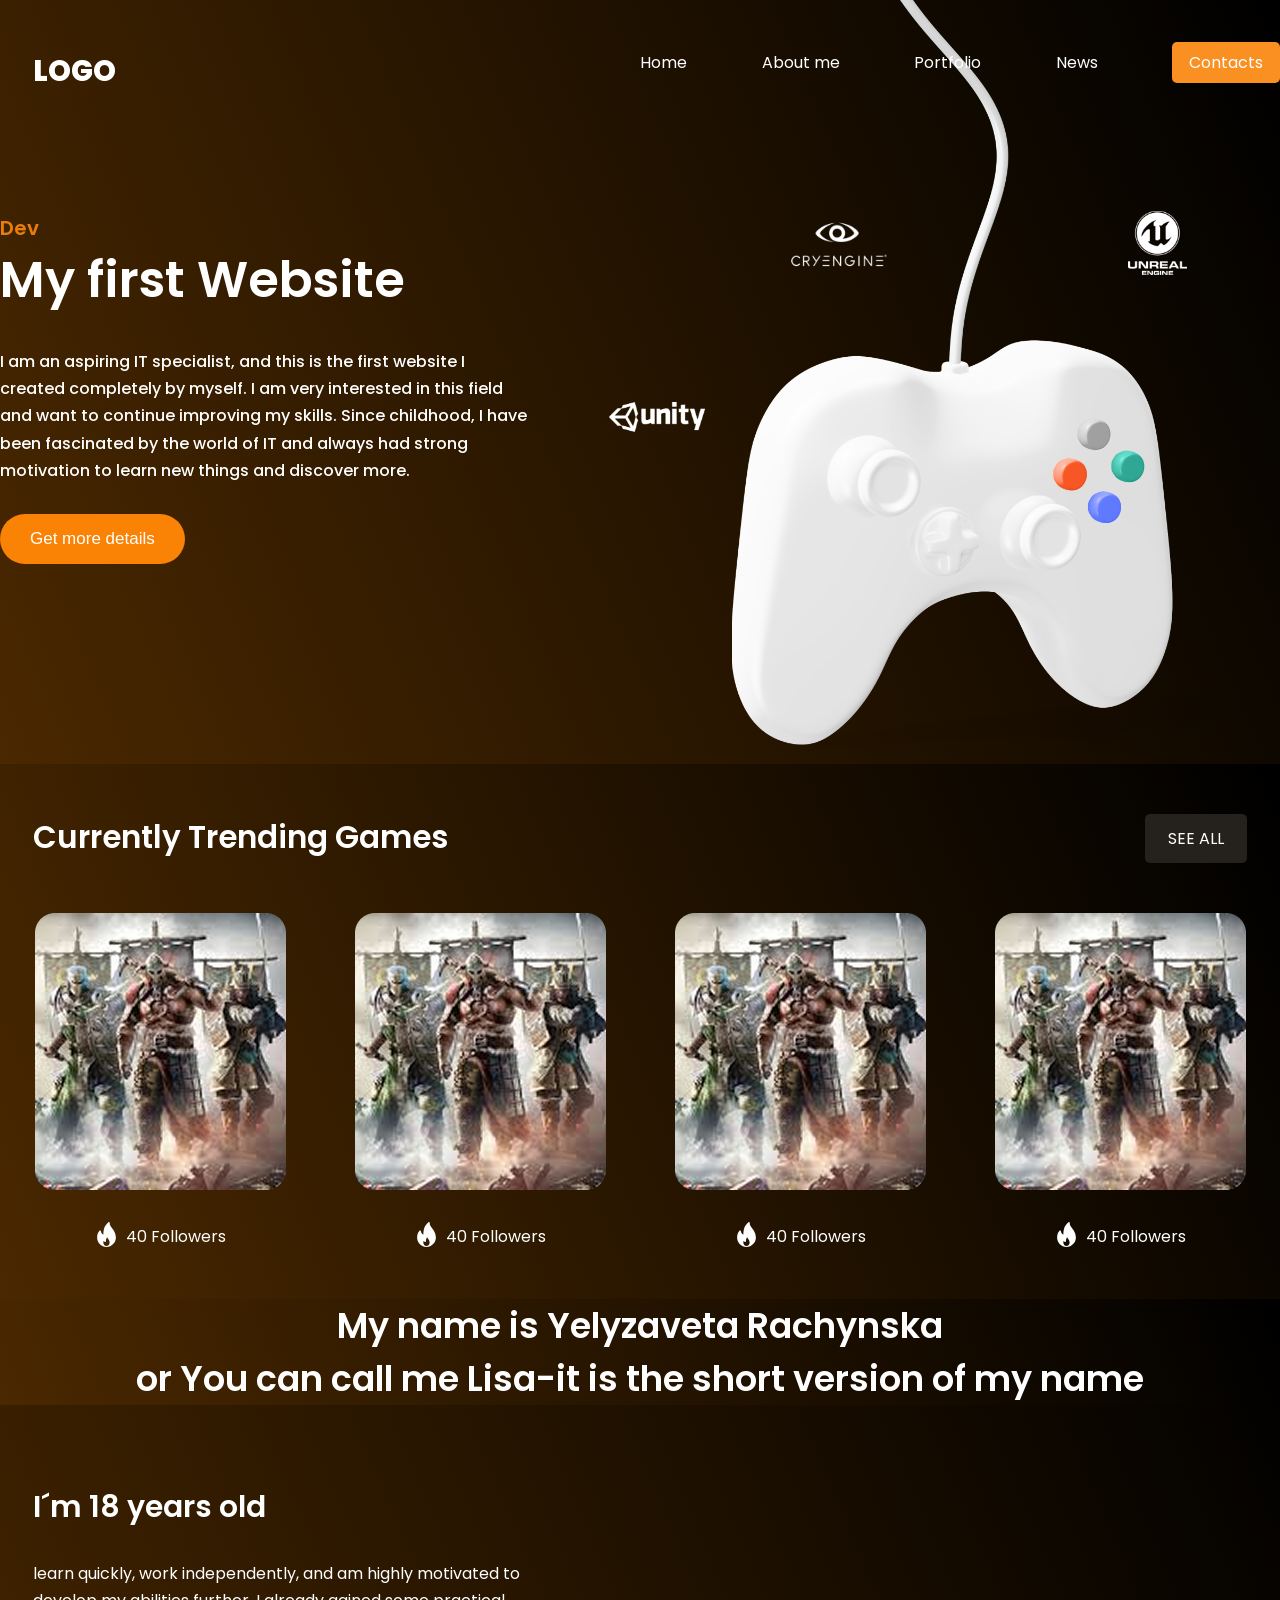
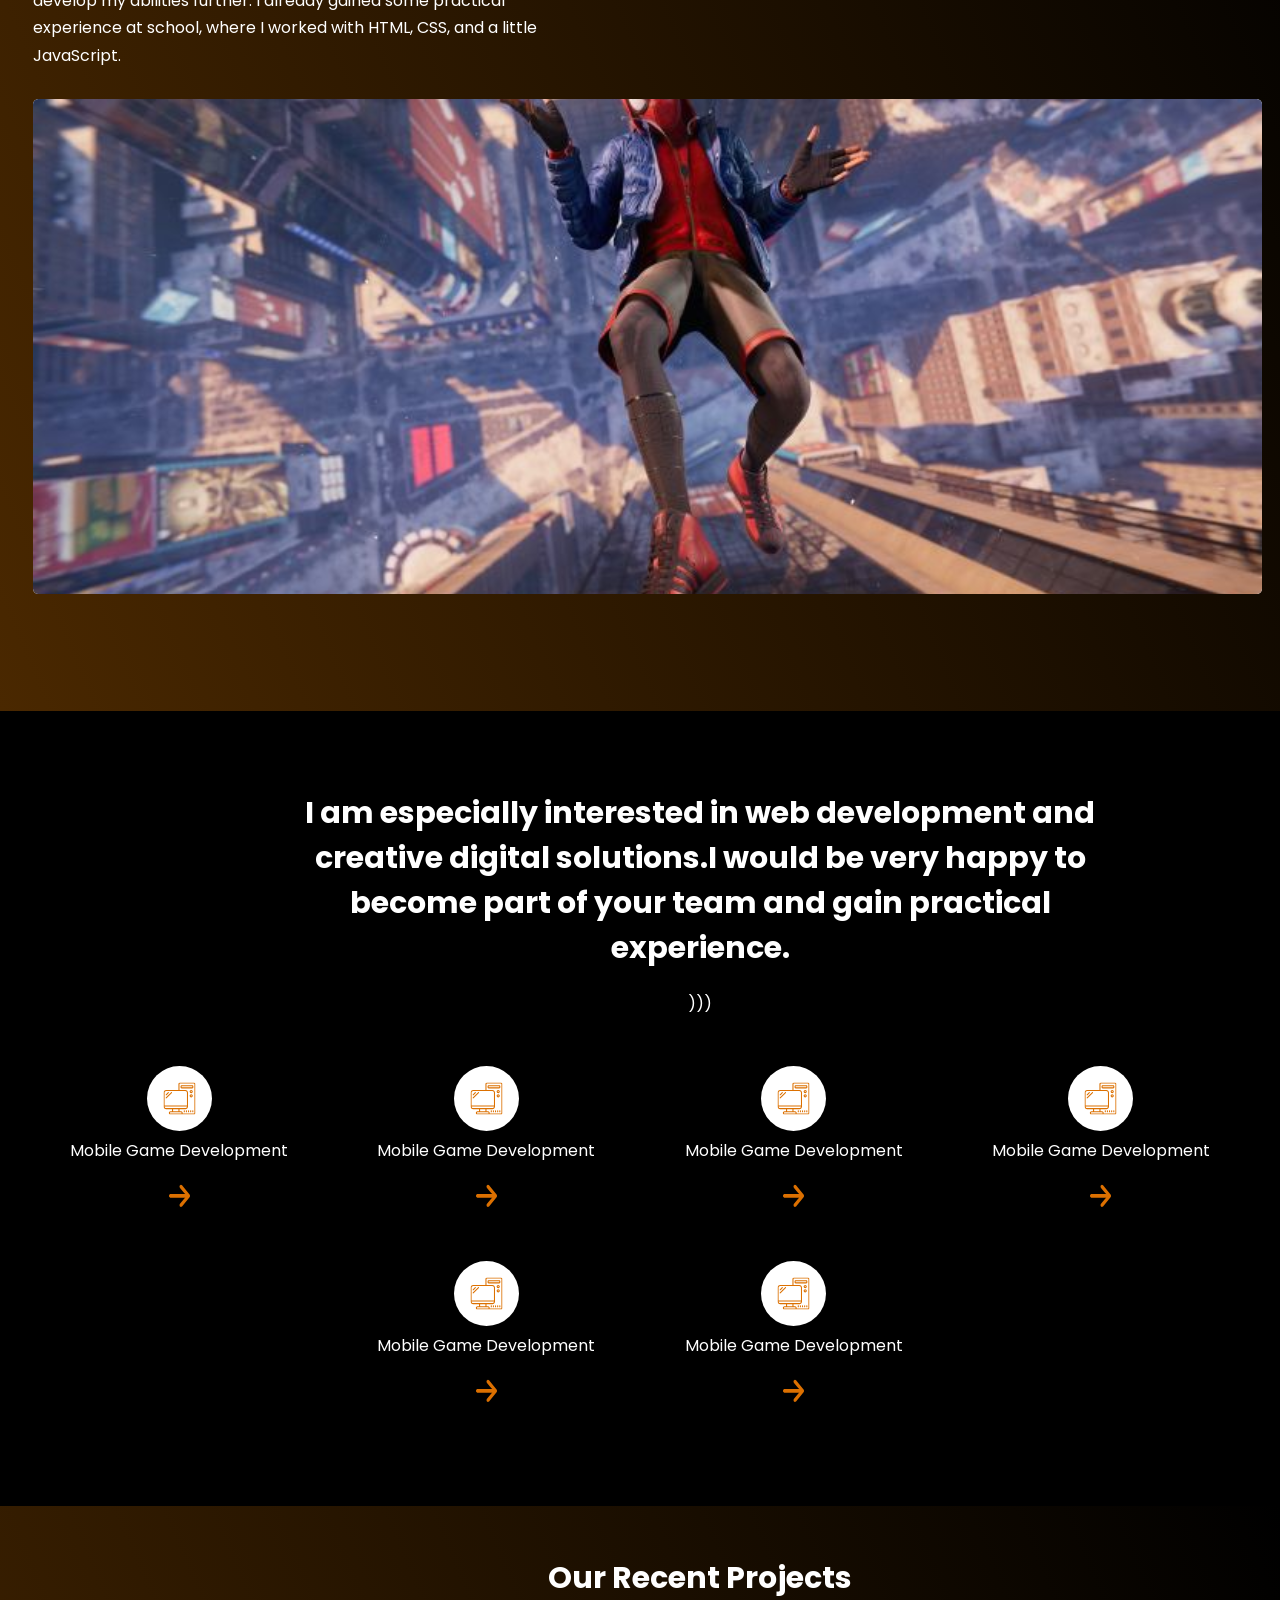
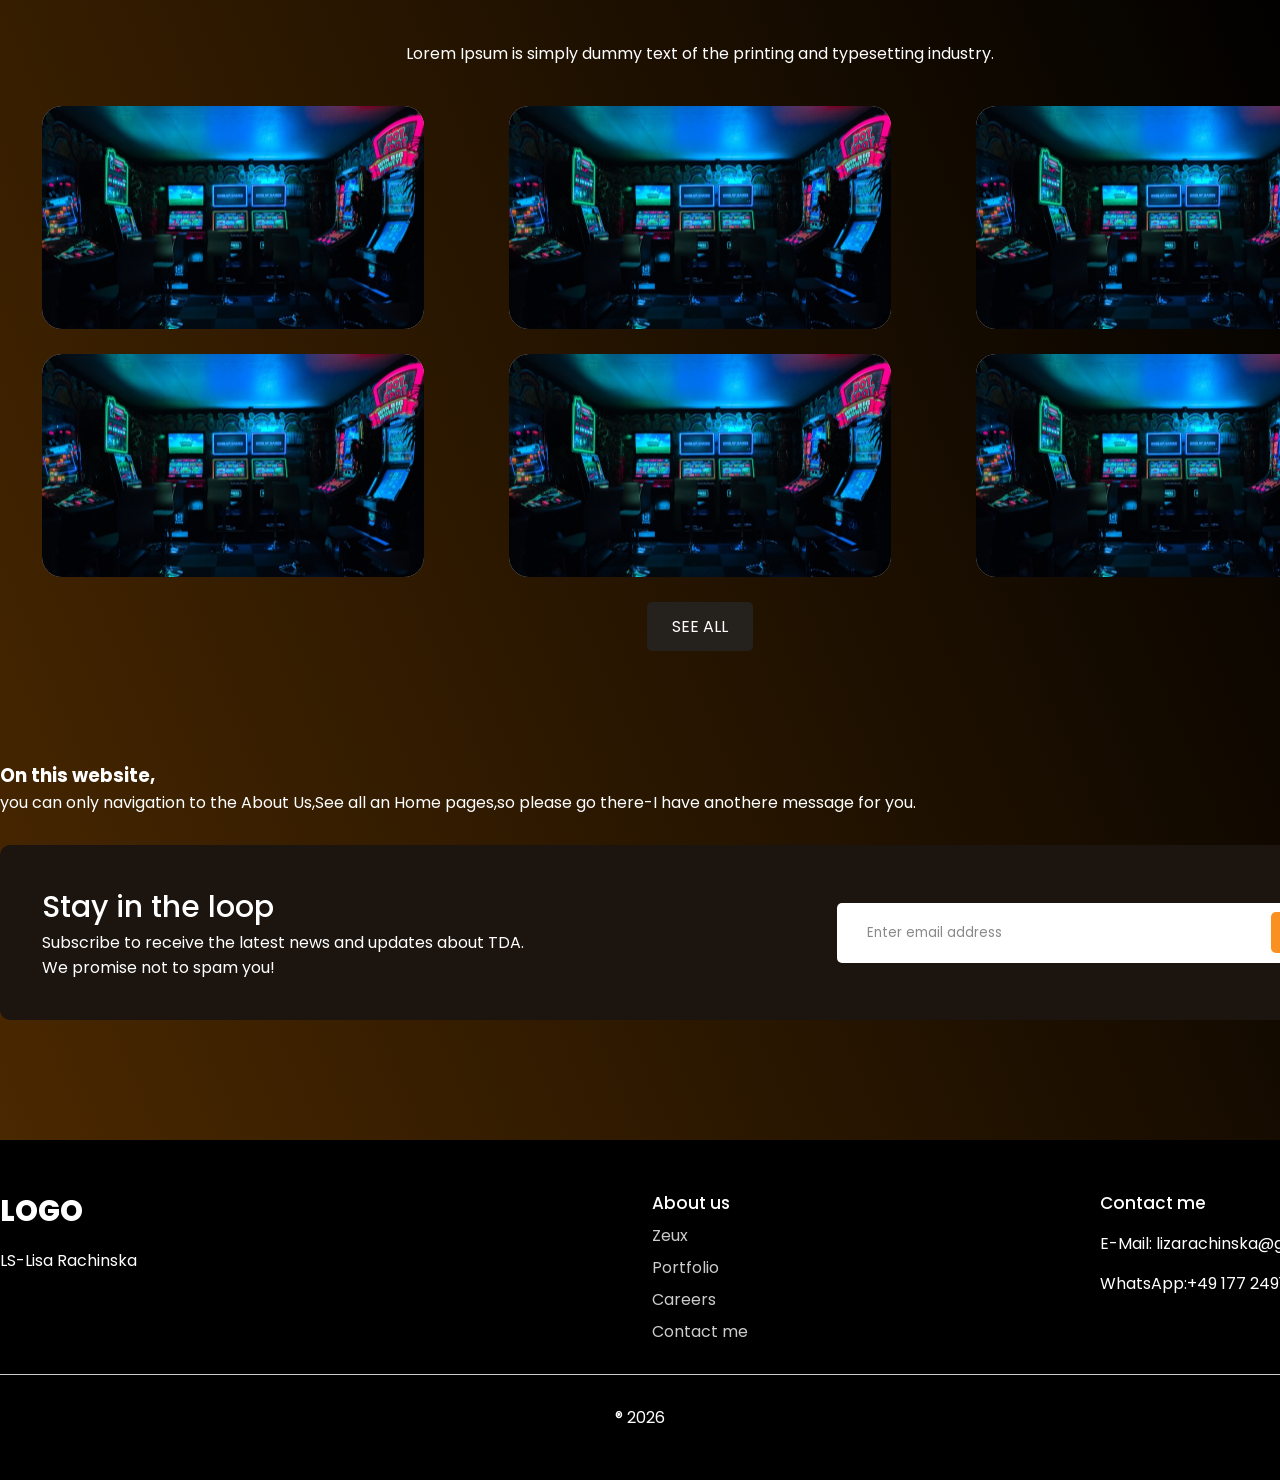
==== commit 0b46e30d: "Fix copyright text in index.html Update copyright notice in footer" ====
--- a/index.html
+++ b/index.html
@@ -163,7 +163,7 @@
                 </div>
             </div>
             <hr>
-            <p>Copyright ® 2026 Lorem All rights Rcerved</p>
+            <p> ® 2026 </p>
         </footer>
     <script>
         function checkEmail() {
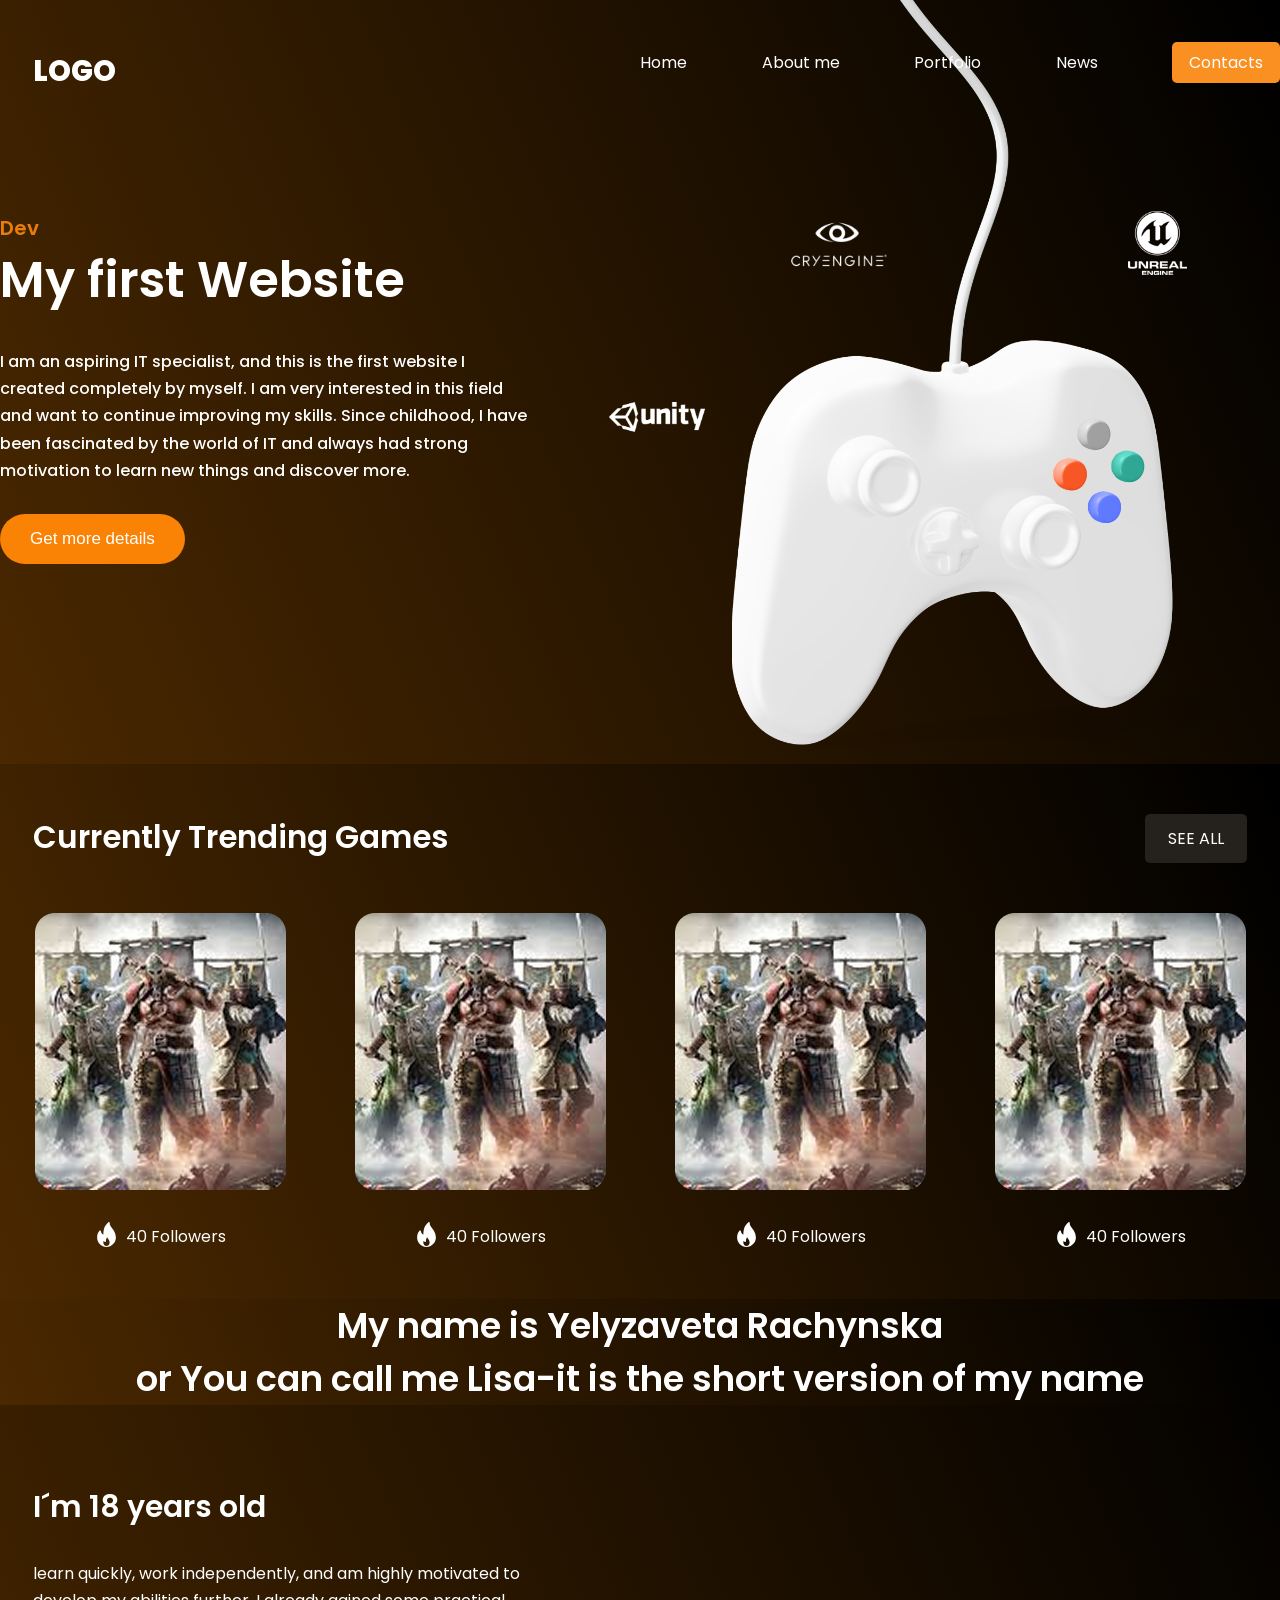
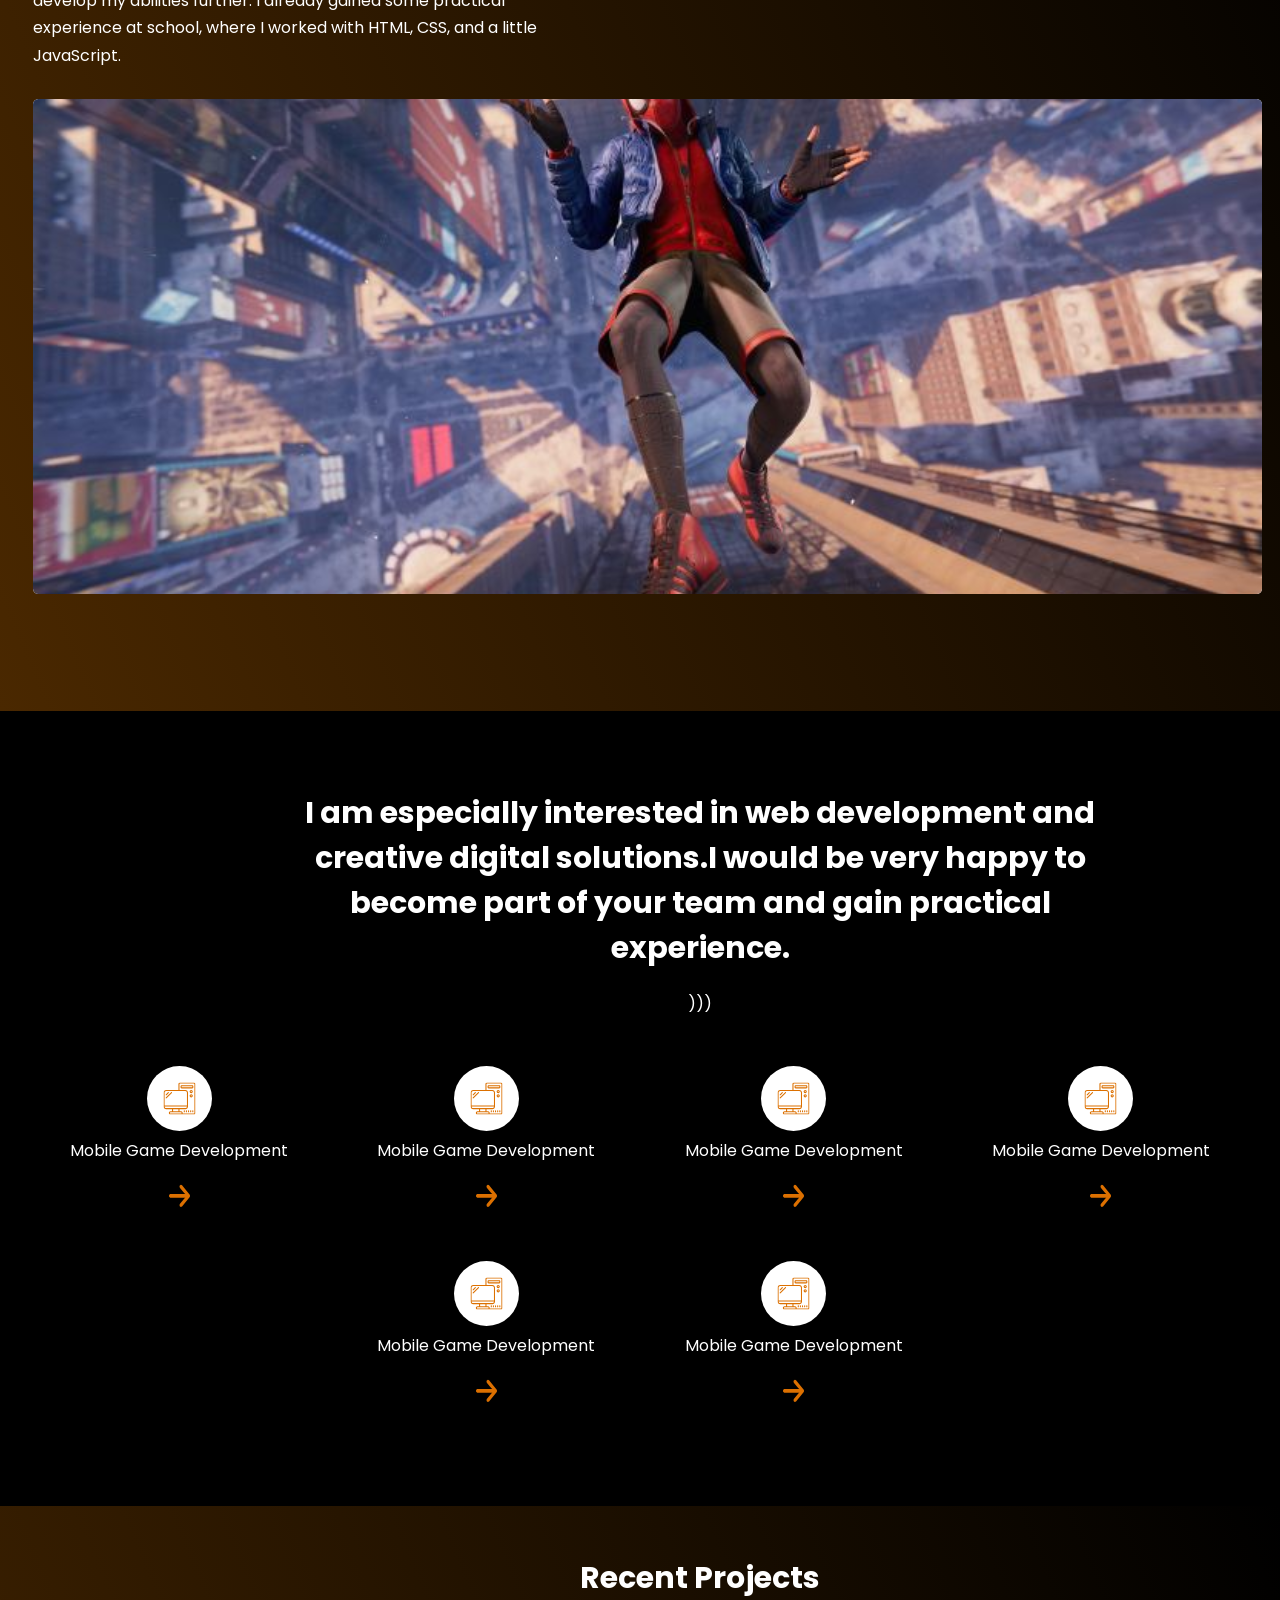
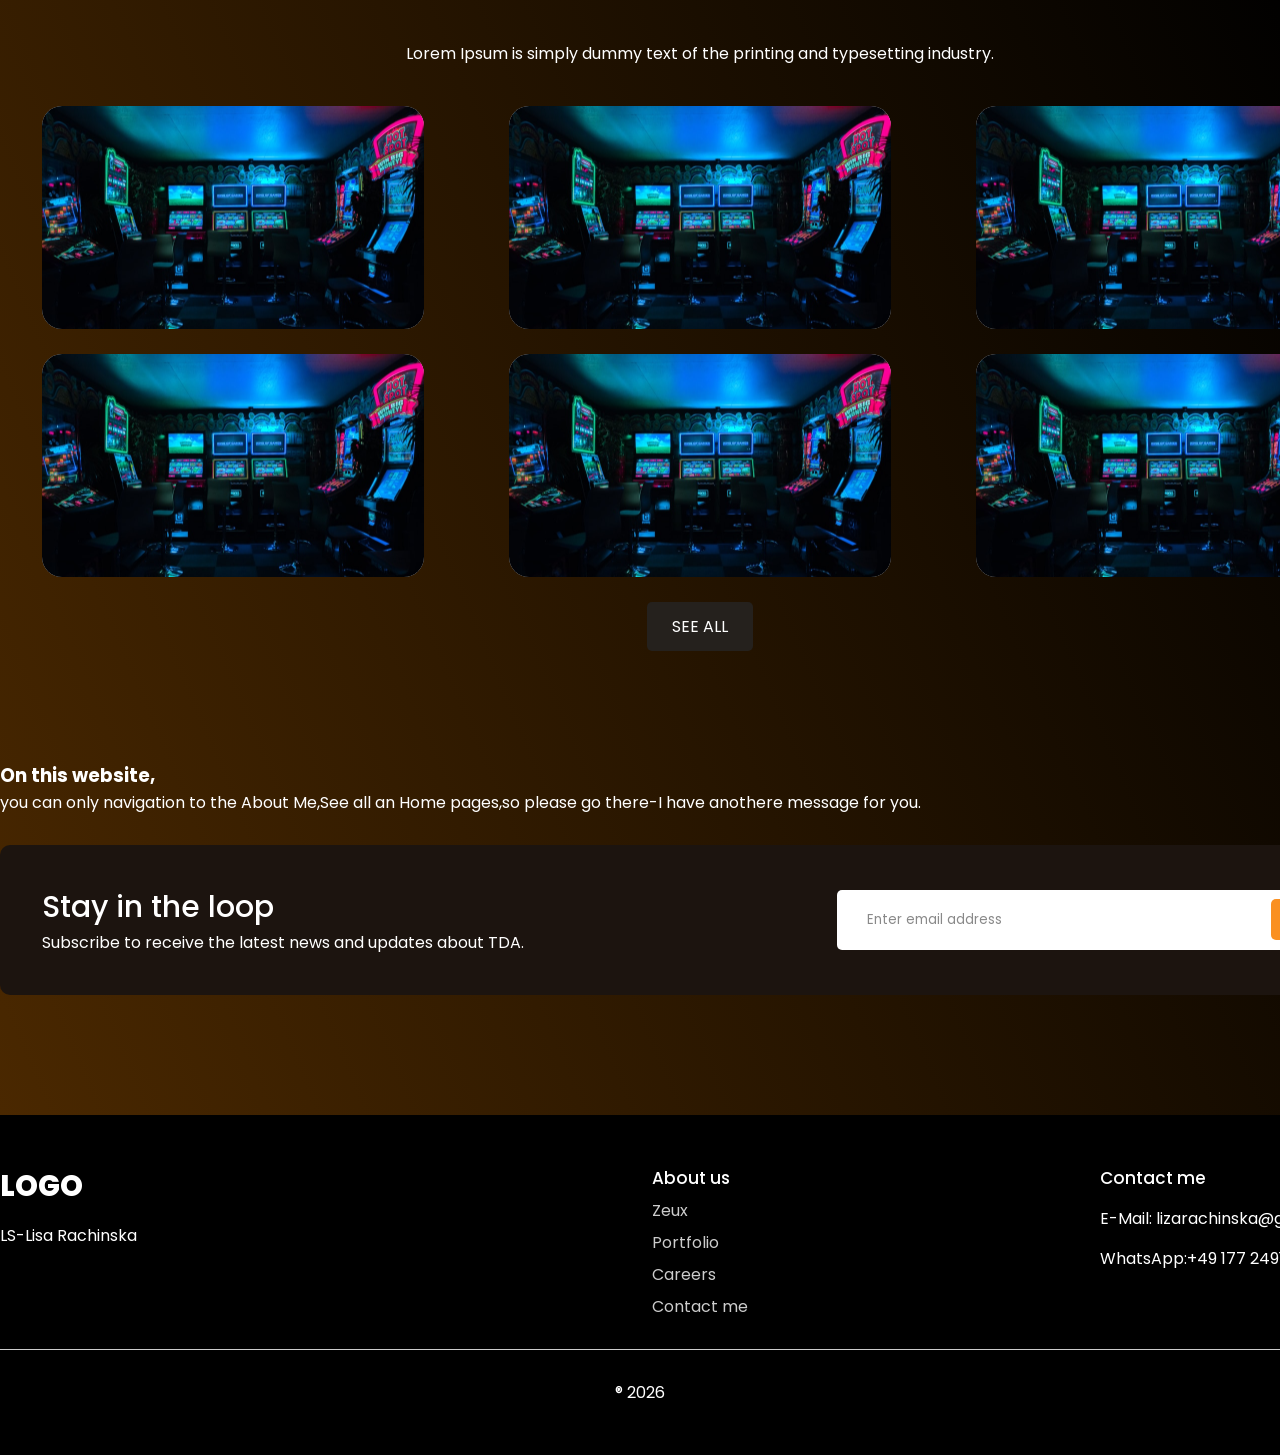
==== commit 800c0ac6: "Update index.html" ====
--- a/index.html
+++ b/index.html
@@ -107,7 +107,7 @@
 
     <div class="wrapper">
         <div class="container projects">
-            <h3>Our Recent Projects</h3>
+            <h3> Recent Projects</h3>
             <p>Lorem Ipsum is simply dummy text of the printing and typesetting industry. </p>
             <div class="images">
                 <img src="pict4.svg" alt="" class="pict3.svg">
@@ -125,13 +125,13 @@
 
         <div class="container email">
             <h3>On this website,</h3>
-            <p>you can only navigation to the About Us,See all an Home pages,so please go there-I have anothere message for you.</p>
+            <p>you can only navigation to the About Me,See all an Home pages,so please go there-I have anothere message for you.</p>
         
             <div class="block">
                 <div>
                     <h4>Stay in the loop</h4>
                     <p>Subscribe to receive the latest news and updates about TDA.
-                        We promise not to spam you! </p>
+                         </p>
                 </div>
                 <div>
                     <input type="email" id= "emailField" placeholder="Enter email address">
